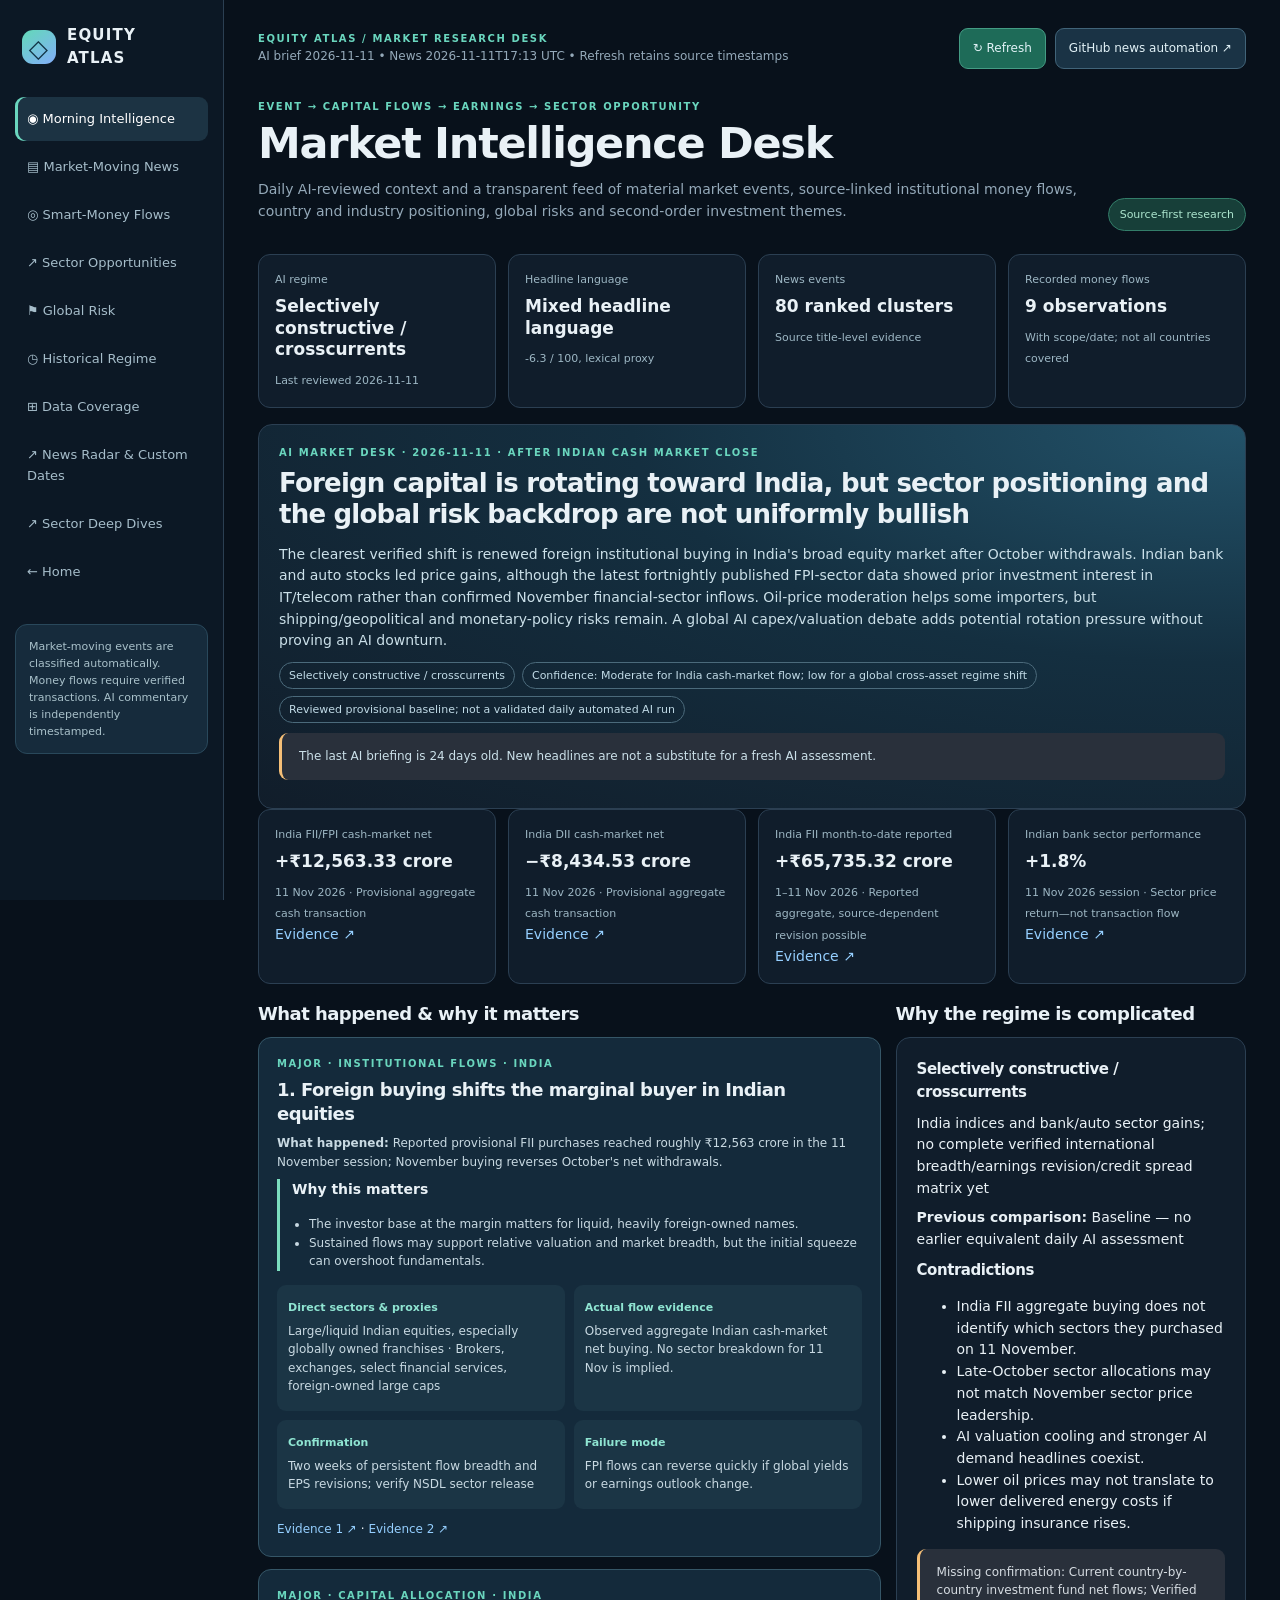
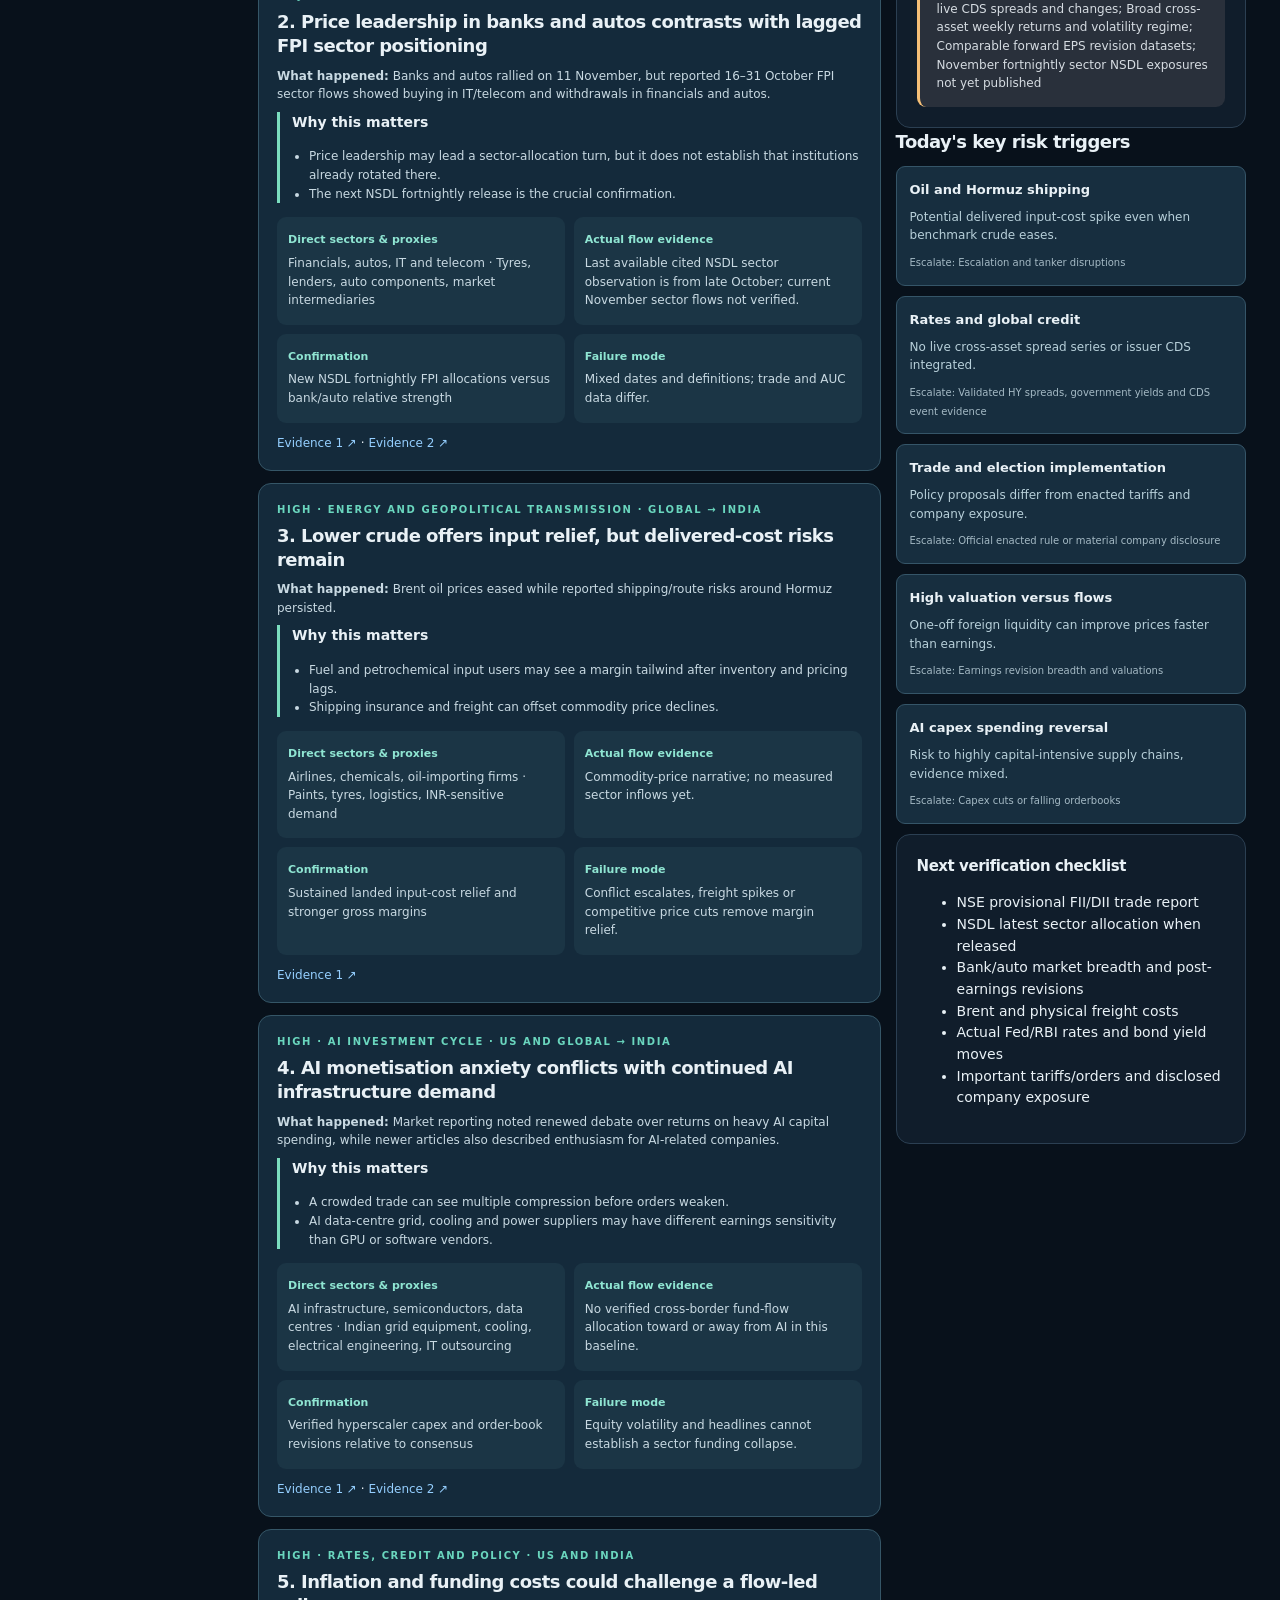
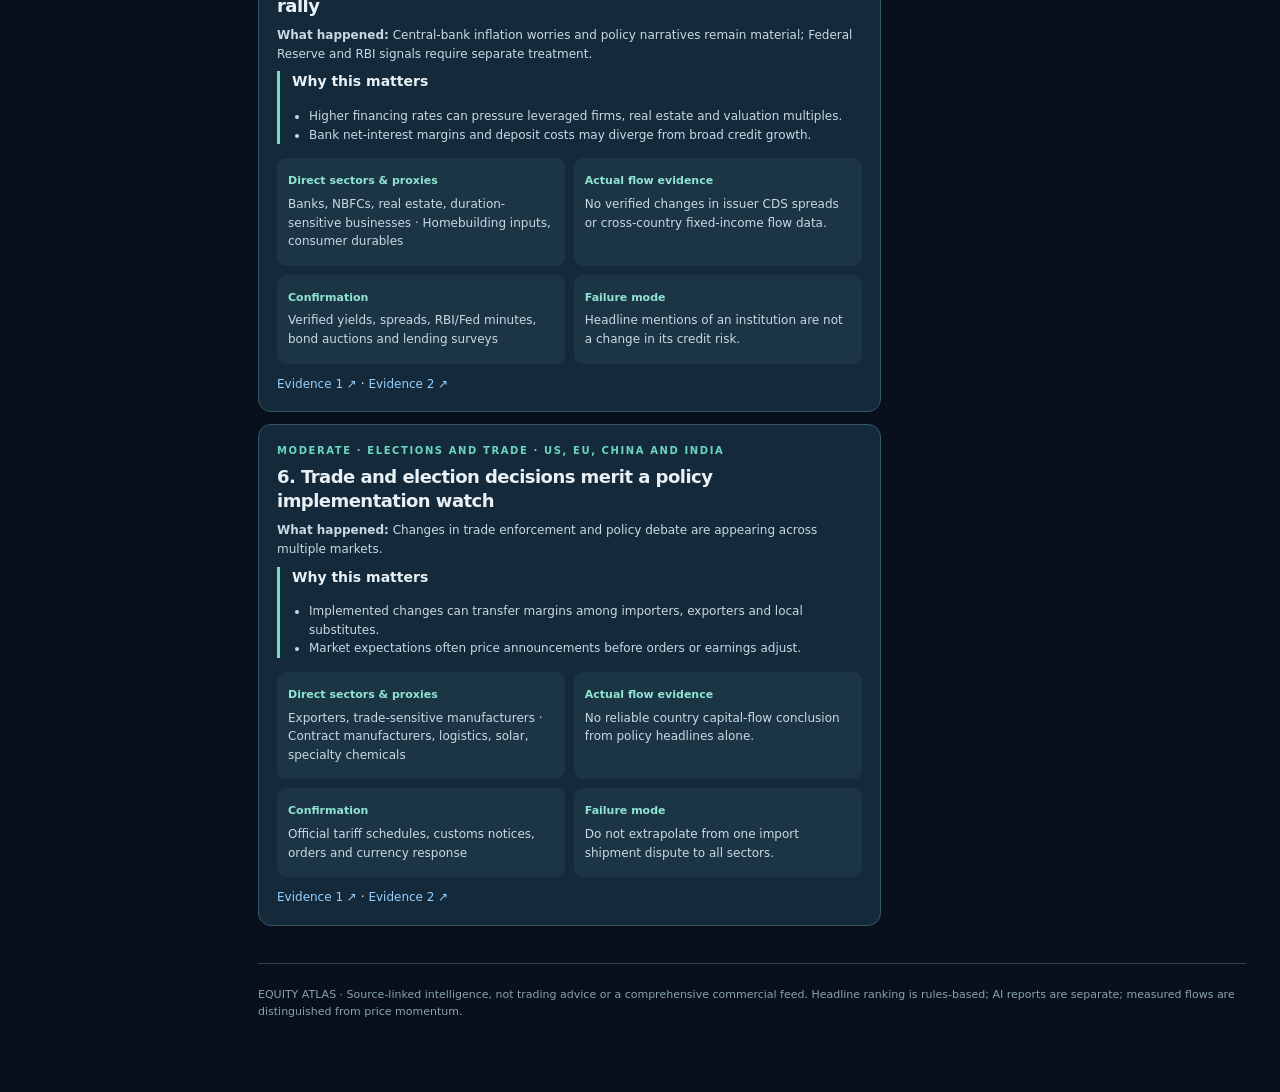
==== market-desk.html @ 42381c01 "Publish one-stop AI morning market intelligence terminal with prioritized news, smart money evidence" ====
<!doctype html><html lang="en"><head><meta charset="utf-8"><meta name="viewport" content="width=device-width,initial-scale=1"><meta name="theme-color" content="#08111b"><title>Market Intelligence Desk — Equity Atlas</title><style>
:root{--bg:#08111b;--surface:#101d2b;--raised:#16283a;--edge:#2b3f52;--txt:#e9f1f6;--muted:#94a9b9;--mint:#6ad6be;--blue:#88b6ef;--orange:#f5bf77;--red:#f18f8b}
*{box-sizing:border-box}body{margin:0;background:var(--bg);color:var(--txt);font:14px/1.55 Inter,-apple-system,BlinkMacSystemFont,"Segoe UI",system-ui,sans-serif}button,input,select{font:inherit}button{cursor:pointer}a{color:#95cfff;text-decoration:none}a:hover{text-decoration:underline}h1,h2,h3{letter-spacing:-.03em}h1{font-size:clamp(30px,4vw,43px);line-height:1.1;margin:6px 0 12px}h2{font-size:18px;margin:0 0 9px}h3{font-size:15px;margin:0 0 8px}p{margin:8px 0}.muted{color:var(--muted)}.small{font-size:12px}.eyebrow{font-size:10px;font-weight:800;letter-spacing:.16em;color:var(--mint);text-transform:uppercase}.app{display:grid;grid-template-columns:224px minmax(0,1fr);min-height:100vh}.side{padding:24px 15px;background:#0c1825;border-right:1px solid var(--edge);position:sticky;top:0;max-height:100vh;overflow:auto}.logo{display:flex;gap:11px;align-items:center;font-weight:800;font-size:15px;letter-spacing:.08em;padding:0 7px 26px}.symbol{display:grid;place-items:center;background:linear-gradient(145deg,#63d9b8,#83aefa);color:#123345;border-radius:11px;font-size:25px;width:34px;height:34px}.nav{display:grid;gap:4px}.nav button,.nav a{display:block;background:transparent;border:0;border-radius:9px;padding:12px;color:#a6bdca;text-align:left;width:100%;font-size:13px;text-decoration:none}.nav button.active,.nav button:hover,.nav a:hover{background:#1c3343;color:white}.nav button.active{box-shadow:inset 3px 0 var(--mint)}.side-note{margin-top:30px;background:#162b3c;border:1px solid #29485b;color:#a9c1ca;border-radius:12px;padding:13px;font-size:11px}.main{width:100%;max-width:1600px;margin:auto;padding:28px 34px 72px;min-width:0}.topbar{display:flex;justify-content:space-between;gap:16px;align-items:center;flex-wrap:wrap}.topbuttons{display:flex;align-items:center;gap:9px;flex-wrap:wrap}.btn,.linkbtn{border-radius:9px;border:1px solid #416479;background:#1a3345;color:#e2f2f7;padding:10px 13px;font-size:12px;text-decoration:none;display:inline-flex;align-items:center;justify-content:center;gap:5px}.btn:hover,.linkbtn:hover{background:#2b4858;text-decoration:none}.btn.primary{background:#1e6b58;border-color:#449c84}.btn:disabled{opacity:.55;cursor:not-allowed}.status{color:var(--muted);font-size:12px}.stat-dot{display:inline-block;background:var(--orange);border-radius:50%;width:8px;height:8px;margin-right:7px}.stat-dot.good{background:var(--mint)}.intro{display:flex;justify-content:space-between;gap:24px;align-items:flex-end;flex-wrap:wrap;margin:30px 0 23px}.intro p{color:var(--muted);max-width:820px}.count-pill{display:inline-block;border-radius:100px;background:#173f39;border:1px solid #337d69;padding:7px 11px;font-size:11px;color:#ace5ce}.filters{display:flex;gap:9px;flex-wrap:wrap;align-items:end;background:var(--surface);border:1px solid var(--edge);border-radius:13px;padding:14px 18px;margin-bottom:16px}.filters label{font-size:11px;color:#abc0cb;display:grid;gap:4px}.filters input,.filters select{background:#152c3b;color:var(--txt);border:1px solid #406176;border-radius:8px;padding:9px 10px;min-width:125px;color-scheme:dark}.filters .presets{display:flex;gap:6px;flex-wrap:wrap}.filters button.preset{border:1px solid #3c5b70;background:#1d3445;color:#cfe3e9;padding:10px 13px;border-radius:8px}.filters button.preset.active{background:#246952;color:white;border-color:#419f82}.panel{border:1px solid var(--edge);border-radius:14px;background:var(--surface);padding:20px;min-width:0}.hero{background:radial-gradient(circle at 84% 15%,#1d4b56,#132c3a 30%,#101e2a 72%);border:1px solid #355667;border-radius:16px;padding:24px;display:grid;grid-template-columns:minmax(0,1.45fr) minmax(220px,.75fr);gap:22px;margin-bottom:16px}.hero h2{font-size:26px;line-height:1.2;margin:5px 0}.hero p{font-size:14px;color:#c9dce5}.regimeBox{background:#1b3543;padding:17px;border:1px solid #4a6876;border-radius:13px}.regimeBox strong{display:block;font-size:21px;line-height:1.25;margin:9px 0}.regimeBox small{color:#adc3cb}.stats{display:grid;grid-template-columns:repeat(4,minmax(0,1fr));gap:12px;margin-bottom:16px}.stat{background:var(--surface);border:1px solid var(--edge);border-radius:12px;padding:16px}.stat strong{font-size:23px;display:block}.stat span{font-size:11px;color:var(--muted)}.tab{display:none}.tab.active{display:block}.contenthead{display:flex;align-items:center;justify-content:space-between;gap:12px;flex-wrap:wrap;margin:18px 0 13px}.grid2{display:grid;grid-template-columns:1fr 1fr;gap:13px}.grid3{display:grid;grid-template-columns:repeat(3,minmax(0,1fr));gap:13px}.tag{display:inline-flex;align-items:center;border:1px solid #496071;border-radius:100px;color:#c9dae2;padding:5px 9px;font-size:11px}.tag.risk{border-color:#8b5856;color:#ffd2c5}.tag.tail{border-color:#367963;color:#9be6c8}.tag.cool{border-color:#77634e;color:#f5c990}.theme{padding:18px;border:1px solid #324d5f;border-radius:13px;background:#162839}.theme h3{font-size:18px;margin:7px 0}.theme .actions{display:flex;gap:7px;flex-wrap:wrap}.theme small{color:var(--muted)}.theme p{font-size:12px;color:#c4d6df}.theme .pillrow{display:flex;gap:7px;align-items:center;flex-wrap:wrap;margin:12px 0}.line{border:0;border-top:1px solid var(--edge);margin:14px 0}.impacts{display:grid;grid-template-columns:1fr 1fr;gap:10px;margin:14px 0}.impact{background:#183447;border-radius:10px;padding:12px;font-size:12px}.impact.down{background:#342d35}.impact b{display:block;font-size:10px;letter-spacing:.08em;color:var(--mint);margin-bottom:6px}.impact.down b{color:var(--orange)}.move{font-weight:800}.move.up{color:var(--mint)}.move.down{color:var(--orange)}.move.unknown{color:var(--muted)}.tiny{font-size:11px}.event{padding:15px;border:1px solid var(--edge);border-radius:11px;background:#172838;display:grid;gap:4px}.event strong{font-size:14px}.event .byline{font-size:11px;color:#a5bdca}.event .reason{font-size:12px;color:#c3d3de}.event a{word-break:break-word}.list{display:grid;gap:9px}.riskrow{padding:16px 17px;border:1px solid #3a5364;border-radius:12px;background:#182b3b}.riskrow .riskhead{display:flex;align-items:center;justify-content:space-between;gap:12px;flex-wrap:wrap}.riskrow h3{font-size:16px;margin:0}.riskrow p{color:#bdcdd8;font-size:12px}.riskrow b{color:#d8e6eb}.riskcols{display:grid;grid-template-columns:1fr 1fr;gap:8px}.mono{font-family:ui-monospace,SFMono-Regular,Consolas,monospace}.notice{border-left:3px solid var(--orange);background:#29303b;padding:14px 17px;border-radius:9px;color:#d6dce2;font-size:12px}.selectrow{display:flex;gap:10px;flex-wrap:wrap;align-items:center}.selectrow select{background:#192c3c;border:1px solid #425d70;color:var(--txt);border-radius:8px;padding:9px 12px}table{width:100%;border-collapse:collapse;font-size:12px}th,td{border-bottom:1px solid var(--edge);text-align:left;padding:12px 10px;vertical-align:top}th{font-size:10px;color:var(--muted);letter-spacing:.07em;text-transform:uppercase}tr:last-child td{border:0}.scroller{overflow:auto}.source{color:#9ecfff}.footer{font-size:11px;color:#88a2b0;border-top:1px solid var(--edge);padding-top:22px;margin-top:25px}.subnote{font-size:11px;color:var(--muted)}.barwrap{background:#243f4e;height:7px;width:100%;border-radius:6px;overflow:hidden}.bar{height:7px;background:#6bd6bb;border-radius:6px}.search{border:1px solid #4c6374;border-radius:9px;background:#142839;color:white;padding:10px 13px;min-width:230px}.sectors{text-transform:capitalize}.track{display:flex;gap:8px;flex-wrap:wrap;margin-top:11px}.track a{background:#1d3d4f;border-radius:8px;border:1px solid #3e7184;font-size:11px;padding:8px 11px;text-decoration:none}.compare-card{padding:18px;border:1px solid #355466;border-radius:13px;background:#162b3b}.compare-card h3{font-size:17px}.faint{opacity:.7}
@media(max-width:1050px){.app{grid-template-columns:1fr}.side{z-index:5;position:sticky;top:0;max-height:none;display:flex;gap:12px;align-items:center;padding:10px 13px;white-space:nowrap;overflow:auto}.logo{font-size:0;padding:0}.symbol{width:34px;height:34px}.nav{display:flex;margin:0;gap:5px}.nav button,.nav a{width:auto;padding:10px 12px;white-space:nowrap}.side-note{display:none}.main{padding:22px 16px 60px}}@media(max-width:720px){.hero,.grid2{grid-template-columns:1fr}.stats,.grid3{grid-template-columns:1fr 1fr}.filters{align-items:stretch}}@media(max-width:460px){.stats,.grid3,.impacts,.riskcols{grid-template-columns:1fr}.filters label,.filters input{width:100%}.panel,.hero{padding:15px}}

.climate-row{display:grid;grid-template-columns:minmax(210px,.75fr) minmax(0,1.45fr);gap:18px}.climate-score{font-size:36px;line-height:1.15;font-weight:850;letter-spacing:-.05em;margin:7px 0}.climate-dial{height:12px;background:linear-gradient(90deg,#d98e87 0%,#8c9ca8 50%,#5dd8b0 100%);border-radius:100px;position:relative;margin:16px 0 11px}.climate-pin{position:absolute;top:-5px;height:22px;width:5px;border-radius:3px;background:white;box-shadow:0 1px 8px #000;transform:translateX(-50%)}.climate-categories{display:grid;grid-template-columns:repeat(3,minmax(0,1fr));gap:9px}.climate-categories div{border:1px solid var(--edge);border-radius:9px;padding:10px;background:#1a2d3c}.climate-categories b{display:block;font-size:18px}.climate-topic{border-bottom:1px solid var(--edge);padding:10px 0}.climate-topic:last-child{border-bottom:0}.climate-topic-head{display:flex;justify-content:space-between;gap:8px}.climate-topic small{color:var(--muted);display:block;margin-top:4px}.ai-meta{font-size:11px;color:var(--muted)}.ai-rating{font-size:22px;font-weight:800;letter-spacing:-.03em;margin:6px 0}.ai-sector{border:1px solid #3a5567;border-radius:11px;padding:14px;background:#182f3e}.ai-sector h3{font-size:16px}.ai-sector p{font-size:12px;color:#cbdee6}.ai-weakness{color:#f4c39e}.ai-caution{padding:13px;border:1px solid #7f654c;background:#2d2c34;border-radius:10px;color:#dfcbb4;font-size:12px}.pulse-history{display:flex;gap:10px;flex-wrap:wrap}.pulse-history span{background:#172c3b;padding:7px 11px;border:1px solid #365364;border-radius:8px;font-size:11px}@media(max-width:750px){.climate-row{grid-template-columns:1fr}}


.main{max-width:1600px}.wide-lead{background:radial-gradient(ellipse at right top,#23536a,#142f40 44%,#111d2a)}.wide-lead h2{font-size:26px;line-height:1.2;margin:8px 0 13px}.wide-lead p{color:#cbe0e9}.desk-two{display:grid;grid-template-columns:minmax(0,1.35fr) minmax(300px,.76fr);gap:15px}.article-detail{background:#142a3b;border:1px solid #355667;padding:18px;border-radius:13px;margin-bottom:12px}.article-detail h3{font-size:18px;line-height:1.35;margin:6px 0}.article-detail p,.article-detail li{font-size:12px;color:#c8d9e2}.article-detail small{color:#95b3c0}.why{border-left:3px solid #7bddbf;padding-left:12px}.why ul{padding-left:17px}.twobox{display:grid;grid-template-columns:1fr 1fr;gap:9px;margin:11px 0}.twobox>div{background:#1b3545;border-radius:9px;padding:11px}.twobox b{color:#8fe5d2;font-size:11px}.twobox p{margin:4px 0}.chipline{display:flex;gap:7px;flex-wrap:wrap;margin:10px 0}.chipline span{border:1px solid #4b6a7b;border-radius:20px;color:#c1dbe7;padding:4px 9px;font-size:11px}.mini-event{padding:13px;background:#172e3f;border:1px solid #355568;border-radius:9px;margin:10px 0;font-size:12px}.mini-event b{display:block;font-size:13px}.mini-event p{color:#b8d0da}.mini-event small{color:#a5bac5}.money{font-size:25px;font-weight:850;letter-spacing:-.03em;color:#7bd9bf;margin:9px 0}.flow-card{margin:0}.flow-card small{display:block;margin:7px 0;color:#aac2ca}.flow-card p{font-size:12px}.riskline{color:#efbeab}.filterbar{display:flex;gap:9px;flex-wrap:wrap;align-items:center}.filterbar input,.filterbar select{border:1px solid #4a687a;border-radius:8px;background:#142d3e;color:#e4f0f2;padding:10px 12px}.filterbar input{min-width:200px;flex:1}.filterbar select{min-width:100px}.desk-tab{display:none}.desk-tab.active{display:block}.cardgrid{display:grid;grid-template-columns:repeat(2,minmax(0,1fr));gap:12px}.twoblocks{display:grid;grid-template-columns:1fr 1fr;gap:15px}.toplinks{display:flex;gap:9px;flex-wrap:wrap}.stat small{display:block;font-size:11px;color:#9db7c4}.stat strong{font-size:17px;line-height:1.28;margin:8px 0;display:block}.stat span{color:#9db7c4;font-size:11px}.stats{grid-template-columns:repeat(4,minmax(0,1fr))}@media(max-width:1090px){.desk-two{grid-template-columns:1fr}}@media(max-width:730px){.stats{grid-template-columns:1fr 1fr}.cardgrid,.twoblocks{grid-template-columns:1fr}}@media(max-width:470px){.twobox{grid-template-columns:1fr}.stats{grid-template-columns:1fr}.article-detail{padding:14px}}
</style></head><body>
<div class="app"><aside class="side"><div class="logo"><span class="symbol">◇</span> EQUITY ATLAS</div><nav class="nav" id="deskNav"><button data-view="morning" class="active">◉ Morning Intelligence</button><button data-view="news">▤ Market-Moving News</button><button data-view="flows">◎ Smart-Money Flows</button><button data-view="sectors">↗ Sector Opportunities</button><button data-view="risks">⚑ Global Risk</button><button data-view="archive">◷ Historical Regime</button><button data-view="sources">⊞ Data Coverage</button><a href="./news-radar.html">↗ News Radar & Custom Dates</a><a href="./sector-intelligence.html">↗ Sector Deep Dives</a><a href="./index.html">← Home</a></nav><div class="side-note">Market-moving events are classified automatically. Money flows require verified transactions. AI commentary is independently timestamped.</div></aside>
<main class="main"><div class="topbar"><div><div class="eyebrow">EQUITY ATLAS / MARKET RESEARCH DESK</div><div class="status" id="dataLine">Loading evidence and reports…</div></div><div class="topbuttons"><button class="btn primary" id="refresh">↻ Refresh</button><a class="linkbtn" href="https://github.com/ashu2526/equity-atlas/actions/workflows/news-radar.yml" target="_blank" rel="noopener">GitHub news automation ↗</a></div></div>
<div class="intro"><div><div class="eyebrow">EVENT → CAPITAL FLOWS → EARNINGS → SECTOR OPPORTUNITY</div><h1>Market Intelligence Desk</h1><p>Daily AI-reviewed context and a transparent feed of material market events, source-linked institutional money flows, country and industry positioning, global risks and second-order investment themes.</p></div><span class="count-pill">Source-first research</span></div>
<div id="stats" class="stats"></div>
<section class="desk-tab active" id="morning"><div id="morningData"><div class="notice">Loading morning AI brief…</div></div></section>
<section class="desk-tab" id="news"><div class="contenthead"><h2>Ranked market-moving event feed</h2><span class="tag" id="count"></span></div><div class="notice">Automated source-linked headline triage: importance is a recency/materiality heuristic, not an independently verified news report or trading signal.</div><div class="filterbar" style="margin:15px 0"><input type="search" id="newsQuery" placeholder="Search event, company, country, sector…"><select id="impact"><option value="">All importance</option><option value="Major">Major</option><option value="High">High</option><option value="Medium">Medium</option><option value="Context">Context</option></select><select id="theme"><option value="">All themes</option></select><select id="days"><option value="1">24 hours</option><option value="3">3 days</option><option value="7" selected>7 days</option><option value="14">14 days</option></select></div><div id="events" class="cardgrid"></div></section>
<section class="desk-tab" id="flows"><div class="contenthead"><h2>Where is institutional capital actually moving?</h2><span class="tag">Date, source, geography and measurement type</span></div><div class="notice">FII/DII cash transactions, FPI sector allocations, country fund flows, CFTC futures positioning and market returns are not equivalent. Missing licensed or official data is labelled unavailable.</div><div class="filterbar" style="margin:15px 0"><select id="country"><option value="">All geographies</option></select><select id="flowType"><option value="">All types</option><option value="foreign_institutional">Foreign institutions</option><option value="domestic_institutional">Domestic institutions</option><option value="foreign_sector">Sector FPI allocations</option><option value="price_confirmation">Price moves, not flows</option></select></div><div class="grid3" id="flowList"></div><div class="panel" style="margin-top:15px"><h2>Country, industry and positioning sources</h2><div class="grid2" id="providers"></div></div><div class="panel" style="margin-top:15px"><h2>Flow interpretation guardrails</h2><div id="flowDisclaimers"></div></div></section>
<section class="desk-tab" id="sectors"><div class="contenthead"><h2>AI sector and proxy watchlist</h2><a href="./sector-intelligence.html" class="linkbtn">Deep sector comparison ↗</a></div><h2>Investment areas to investigate</h2><div class="cardgrid" id="priorities"></div><h2 style="margin-top:20px">Crowded or cooling themes</h2><div class="grid2" id="cooling"></div><h2 style="margin-top:20px">Research hypotheses and second-order exposures</h2><div class="cardgrid" id="transmission"></div></section>
<section class="desk-tab" id="risks"><div class="notice" style="margin-bottom:14px">Company/sovereign CDS news is monitored; live issuer CDS spreads are not licensed into the site. Do not infer spreads from headline frequency.</div><h2>AI-reviewed risk triggers</h2><div class="cardgrid" id="risksTop"></div><h2 style="margin-top:18px">Risk entity and country watch</h2><div id="riskDetails" class="grid2"></div></section>
<section class="desk-tab" id="archive"><h2>Previous AI morning reports and regime changes</h2><div id="oldReports"></div><h2>Deep fortnightly reviews</h2><div id="deepReviews"></div><h2>Automatic headline-climate history</h2><div id="headlineHistory"></div></section>
<section class="desk-tab" id="sources"><h2>Coverage and source integrity</h2><div id="sourceStatus"></div><div id="sourcesList" class="grid2"></div><div class="notice" style="margin-top:15px">The website is automatically refreshed from GitHub public JSON after the daily scheduled data run. AI interpretation is independently generated by a scheduled ChatGPT research task; if it misses a day, the most recent report remains visible with its original date. Data gaps do not imply zero risk.</div></section>
<div class="footer">EQUITY ATLAS · Source-linked intelligence, not trading advice or a comprehensive commercial feed. Headline ranking is rules-based; AI reports are separate; measured flows are distinguished from price momentum.</div></main></div><script>(function deskApp(){
"use strict";
const $=s=>document.querySelector(s),$$=s=>Array.from(document.querySelectorAll(s));
const esc=s=>String(s??"").replace(/[&<>"']/g,c=>({"&":"&amp;","<":"&lt;",">":"&gt;",'"':"&quot;","'":"&#39;"}[c]));
const src=(u,t="Source")=>/^https:\/\/[a-z0-9.-]+\//i.test(String(u||""))?`<a href="${esc(u)}" target="_blank" rel="noopener noreferrer">${esc(t)} ↗</a>`:"Unlinked";
const links=(arr)=>Array.isArray(arr)?arr.slice(0,3).map((u,i)=>src(typeof u==="string"?u:u.url,"Evidence "+(i+1))).join(" · "):"";
let db={},active="morning";
const get=k=>db[k]||{};
const reports=()=>[...(get("daily-briefings.json").briefs||[])].sort((a,b)=>String(b.asOf).localeCompare(String(a.asOf)));
const first=()=>reports()[0]||null;
function nav(view){if(!$("#"+view))return;active=view;$$(".desk-tab").forEach(x=>x.classList.toggle("active",x.id===view));$$("#deskNav button").forEach(x=>x.classList.toggle("active",x.dataset.view===view));history.replaceState(null,"","#"+view);window.scrollTo(0,0)}
function header(){
const b=first(),pulse=get("market-pulse.json"),archive=get("articles.json"),flow=get("flows.json"),news=get("ranked-feed.json");
$("#dataLine").textContent="AI brief "+(b?.asOf||"unpublished")+" • News "+(archive.updatedAt?.slice(0,16)||"unknown")+" UTC • Refresh retains source timestamps";
$("#stats").innerHTML=[
["AI regime",b?.regime?.label||"Unrated","Last reviewed "+(b?.asOf||"—")],
["Headline language",pulse.overall?.label||"Not computed",(pulse.overall?.languageIndex??"—")+" / 100, lexical proxy"],
["News events",String(news.cards?.length??0)+" ranked clusters","Source title-level evidence"],
["Recorded money flows",String(flow.observations?.length??0)+" observations","With scope/date; not all countries covered"]
].map(a=>`<div class="stat"><small>${esc(a[0])}</small><strong>${esc(a[1])}</strong><span>${esc(a[2])}</span></div>`).join("");
}
function morning(){
const b=first();
if(!b){$("#morningData").innerHTML='<div class="notice">No published AI morning briefing. News ingestion is separate and still available.</div>';return}
const age=Math.floor((Date.now()-new Date(b.asOf+"T12:00:00Z"))/86400000);
$("#morningData").innerHTML=`
<div class="panel wide-lead"><div class="eyebrow">AI MARKET DESK · ${esc(b.asOf)} · ${esc(b.marketSession||"")}</div><h2>${esc(b.headline)}</h2><p>${esc(b.executiveSummary)}</p><div class="chipline"><span>${esc(b.regime?.label)}</span><span>Confidence: ${esc(b.regime?.confidence)}</span><span>${esc(b.publicationStatus)}</span></div>${age>1?`<p class="notice">The last AI briefing is ${age} days old. New headlines are not a substitute for a fresh AI assessment.</p>`:""}</div>
<div class="stats" id="briefStats">${(b.keyNumbers||[]).slice(0,4).map(k=>`<div class="stat"><small>${esc(k.name)}</small><strong>${esc(k.value)}</strong><span>${esc(k.period)} · ${esc(k.dataClass)}</span><div>${src(k.source,"Evidence")}</div></div>`).join("")}</div>
<div class="desk-two"><div><h2>What happened & why it matters</h2>${(b.stories||[]).slice().sort((x,y)=>x.rank-y.rank).map(s=>`<article class="article-detail"><div class="eyebrow">${esc(s.importance)} · ${esc(s.theme)} · ${esc(s.geography)}</div><h3>${esc(s.rank)}. ${esc(s.title)}</h3><p><b>What happened:</b> ${esc(s.whatHappened)}</p><div class="why"><b>Why this matters</b><ul>${(s.whyItMatters||[]).map(x=>`<li>${esc(x)}</li>`).join("")}</ul></div><div class="twobox"><div><b>Direct sectors & proxies</b><p>${esc(s.direct)} · ${esc(s.proxies)}</p></div><div><b>Actual flow evidence</b><p>${esc(s.smartMoney)}</p></div><div><b>Confirmation</b><p>${esc(s.whatCouldChange)}</p></div><div><b>Failure mode</b><p>${esc(s.caution)}</p></div></div><div class="small">${links(s.sources)}</div></article>`).join("")}</div>
<div><h2>Why the regime is complicated</h2><div class="panel"><h3>${esc(b.regime?.label)}</h3><p>${esc(b.regime?.marketConfirmation)}</p><p><b>Previous comparison:</b> ${esc(b.regime?.change)}</p><h3>Contradictions</h3><ul>${(b.regime?.contradictions||[]).map(x=>`<li>${esc(x)}</li>`).join("")}</ul><div class="notice">Missing confirmation: ${esc((b.regime?.missingSignals||[]).join("; "))}</div></div><h2>Today's key risk triggers</h2>${(b.risks||[]).map(r=>`<div class="mini-event"><b>${esc(r.name)}</b><p>${esc(r.why)}</p><small>Escalate: ${esc(r.trigger)}</small></div>`).join("")}<div class="panel"><h3>Next verification checklist</h3><ul>${(b.tomorrowChecklist||[]).map(x=>`<li>${esc(x)}</li>`).join("")}</ul></div></div></div>`;
}
function news(){
const feed=get("ranked-feed.json"),raw=feed.cards||[];
const q=($("#newsQuery").value||"").toLowerCase(),p=$("#impact").value,t=$("#theme").value,days=Number($("#days").value);
const cutoff=new Date(new Date(feed.generatedAt||Date.now()).getTime()-days*86400000);
const shown=raw.filter(r=>(!q||(r.headline+" "+r.topics.join(" ")+" "+r.geographies.join(" ")+" "+r.directSectors).toLowerCase().includes(q))&&(!p||r.priority.startsWith(p))&&(!t||r.topics.includes(t))&&new Date(r.published)>=cutoff);
$("#count").textContent=shown.length+" event clusters";
$("#events").innerHTML=shown.map(r=>`<article class="article-detail"><div class="chipline"><span>${esc(r.priority)}</span><span>${esc(r.published?.slice(0,16))} UTC</span><span>${esc(r.independentDomains)} publishers</span></div><h3>${esc(r.headline)}</h3><div class="twobox"><div><b>Why this could matter</b><p>${esc(r.whyItMatters)}</p></div><div><b>Market transmission</b><p>${esc(r.transmissionChannel)}</p></div><div><b>Direct / proxy sectors</b><p>${esc(r.directSectors)} / ${esc(r.proxySectors)}</p></div><div><b>Watch or invalidate</b><p>${esc(r.watchNext)}; ${esc(r.thesisInvalidation)}</p></div></div><div>${links(r.sources)}</div><small>Rule-ranked title-level discovery; not an AI-reviewed fact or money-flow reading.</small></article>`).join("")||'<div class="notice">No headlines match this filter. The publisher feeds are not comprehensive.</div>';
}
function flows(){
const data=get("flows.json"),where=$("#country").value,kind=$("#flowType").value;
const list=(data.observations||[]).filter(x=>(!where||x.geography===where)&&(!kind||x.category===kind));
const value=f=>f.value===null?"Not quantified":f.unit==="%"?(f.value>0?"+":"")+f.value+"%":(f.value>=0?"+":"−")+"₹"+Math.abs(f.value).toLocaleString("en-IN")+" Cr";
$("#flowList").innerHTML=list.map(f=>`<div class="panel flow-card"><div class="eyebrow">${esc(f.geography)} · ${esc(f.frequency)}</div><h3>${esc(f.segment)}</h3><div class="money">${esc(value(f))}</div><small>${esc(f.periodStart)} → ${esc(f.periodEnd)} · ${esc(f.dataTier)}</small><p>${esc(f.interpretation)}</p><div>${src(f.sourceUrl,"Reported source")} · ${src(f.primarySourceUrl,"Official register")}</div></div>`).join("")||'<div class="notice">No verified observations. Unknown is not zero.</div>';
$("#providers").innerHTML=(data.monitors||[]).map(m=>`<div class="mini-event"><b>${esc(m.geography)} · ${esc(m.title)}</b><p>${esc(m.type)} · ${esc(m.frequency)}</p><p>${esc(m.status)}</p>${src(m.sourceUrl,"Provider")}</div>`).join("");
$("#flowDisclaimers").innerHTML=(data.guardrails||[]).map(x=>`<div class="mini-event">${esc(x)}</div>`).join("");
}
function sectors(){
const b=first(),ed=get("editorial.json");
$("#priorities").innerHTML=(b?.watchNow||[]).map(x=>`<div class="panel"><div class="eyebrow">${esc(x.signal)} · ${esc(x.confidence)}</div><h3>${esc(x.sector)}</h3><p>${esc(x.why)}</p><p><b>Proxies:</b> ${esc((x.proxies||[]).join(", "))}</p><p><b>Confirm:</b> ${esc(x.confirmation)}</p><p class="riskline"><b>Risk:</b> ${esc(x.risk)}</p></div>`).join("");
$("#cooling").innerHTML=(b?.cooling||[]).map(x=>`<div class="mini-event"><b>${esc(x.theme)}</b><p>${esc(x.reason)}</p><small>What would disconfirm: ${esc(x.disconfirm)}</small></div>`).join("");
$("#transmission").innerHTML=(ed.watchCandidates||[]).map(x=>`<div class="panel"><div class="eyebrow">${esc(x.Bucket)} · ${esc(x["As Of"])}</div><h3>${esc(x["Sector / Theme"])}</h3><p>${esc(x["Investment Thesis To Watch"])}</p><p><b>Direct:</b> ${esc(x["Direct Exposure"])}<br><b>Proxy:</b> ${esc(x["Proxy / Second Order"])}</p><p><b>Confirm:</b> ${esc(x["Confirmation Needed"])}</p>${src(x["Evidence URL"],"Evidence")}</div>`).join("");
}
function risks(){
const ed=get("editorial.json"),b=first();
$("#risksTop").innerHTML=(b?.risks||[]).map(x=>`<div class="panel"><div class="eyebrow">${esc(x.status)}</div><h3>${esc(x.name)}</h3><p>${esc(x.why)}</p><b>Escalation:</b> ${esc(x.trigger)}</div>`).join("");
$("#riskDetails").innerHTML=(ed.riskWatch||[]).map(x=>`<div class="mini-event"><b>${esc(x.Category)}</b><p>${esc(x["Entities / Regions"])} · ${esc(x["Risk to Watch"])}</p><p><b>Transmission:</b> ${esc(x["Transmission to India"])}</p><small>${esc(x["Data Status"])}</small><div>${src(x["Reliable Source"],"Source")}</div></div>`).join("");
}
function archive(){
$("#oldReports").innerHTML=reports().map(x=>`<div class="mini-event"><div class="eyebrow">${esc(x.asOf)} · ${esc(x.reviewType)}</div><b>${esc(x.headline)}</b><p>${esc(x.regime?.label)} · ${esc(x.publicationStatus)}</p><p>${esc((x.whatChanged||[]).slice(0,3).map(t=>t.signal+": "+t.direction).join(" | "))}</p></div>`).join("");
$("#deepReviews").innerHTML=(get("ai-reviews.json").reviews||[]).map(x=>`<div class="mini-event"><b>${esc(x.asOf)} · ${esc(x.headline)}</b><p>${esc(x.status)}</p></div>`).join("");
$("#headlineHistory").innerHTML=(get("pulse-history.json").snapshots||[]).slice(0,30).map(x=>`<div class="mini-event">${esc(x.generatedAt?.slice(0,10))} · ${esc(x.overall?.items)} headlines · ${esc(x.overall?.label)} · ${esc(x.overall?.languageIndex)}/100 title score</div>`).join("");
}
function sources(){
const flows=get("flows.json"),scans=get("scans.json"),feed=get("ranked-feed.json"),b=first();
$("#sourceStatus").innerHTML=`<div class="panel"><h3>Last successful AI assessment</h3><p>${esc(b?.asOf||"None")} · ${esc(b?.publicationStatus||"Not yet available")}</p><h3>Raw news ingestion</h3><p>${esc(scans.scans?.[0]?.queriesSucceeded||0)} of ${esc(scans.scans?.[0]?.queriesTotal||0)} feeds last scanned. ${esc(feed.cards?.length||0)} source-ranked event clusters retained.</p><h3>Capital-flow limitations</h3><p>${esc(flows.observations?.length||0)} dated observations are published; automated global fund-flow and individual CDS price feeds are not connected.</p></div>`;
$("#sourcesList").innerHTML=(flows.monitors||[]).map(m=>`<div class="mini-event"><b>${esc(m.geography)} · ${esc(m.title)}</b><p>${esc(m.status)}</p>${src(m.sourceUrl,"Official source")}</div>`).join("");
}
function setup(){
const feed=get("ranked-feed.json"),flow=get("flows.json");
$("#theme").innerHTML='<option value="">All themes</option>'+[...new Set((feed.cards||[]).flatMap(x=>x.topics||[]))].sort().map(x=>`<option value="${esc(x)}">${esc(x)}</option>`).join("");
$("#country").innerHTML='<option value="">All geographies</option>'+[...new Set((flow.observations||[]).map(x=>x.geography))].map(x=>`<option value="${esc(x)}">${esc(x)}</option>`).join("");
}
function render(){header();morning();news();flows();sectors();risks();archive();sources();}
async function load(){
$("#dataLine").textContent="Loading evidence and reports…";
const paths=["daily-briefings.json","ranked-feed.json","flows.json","market-pulse.json","editorial.json","articles.json","scans.json","ai-reviews.json","pulse-history.json"];
const outcomes=await Promise.allSettled(paths.map(async p=>{let r=await fetch("./data/news/"+p+"?v="+Date.now(),{cache:"no-store"});if(!r.ok)throw Error(p+" HTTP "+r.status);return r.json()}));
outcomes.forEach((x,i)=>{if(x.status==="fulfilled")db[paths[i]]=x.value;else console.warn("Data missing",paths[i],x.reason)});
setup();render();
}
$$("#deskNav button").forEach(b=>b.onclick=()=>nav(b.dataset.view));
["newsQuery","impact","theme","days"].forEach(id=>$("#"+id).addEventListener(id==="newsQuery"?"input":"change",news));
["country","flowType"].forEach(id=>$("#"+id).onchange=flows);
$("#refresh").onclick=load;
const start=location.hash.slice(1);if(start)nav(start);
load();
})();</script></body></html>
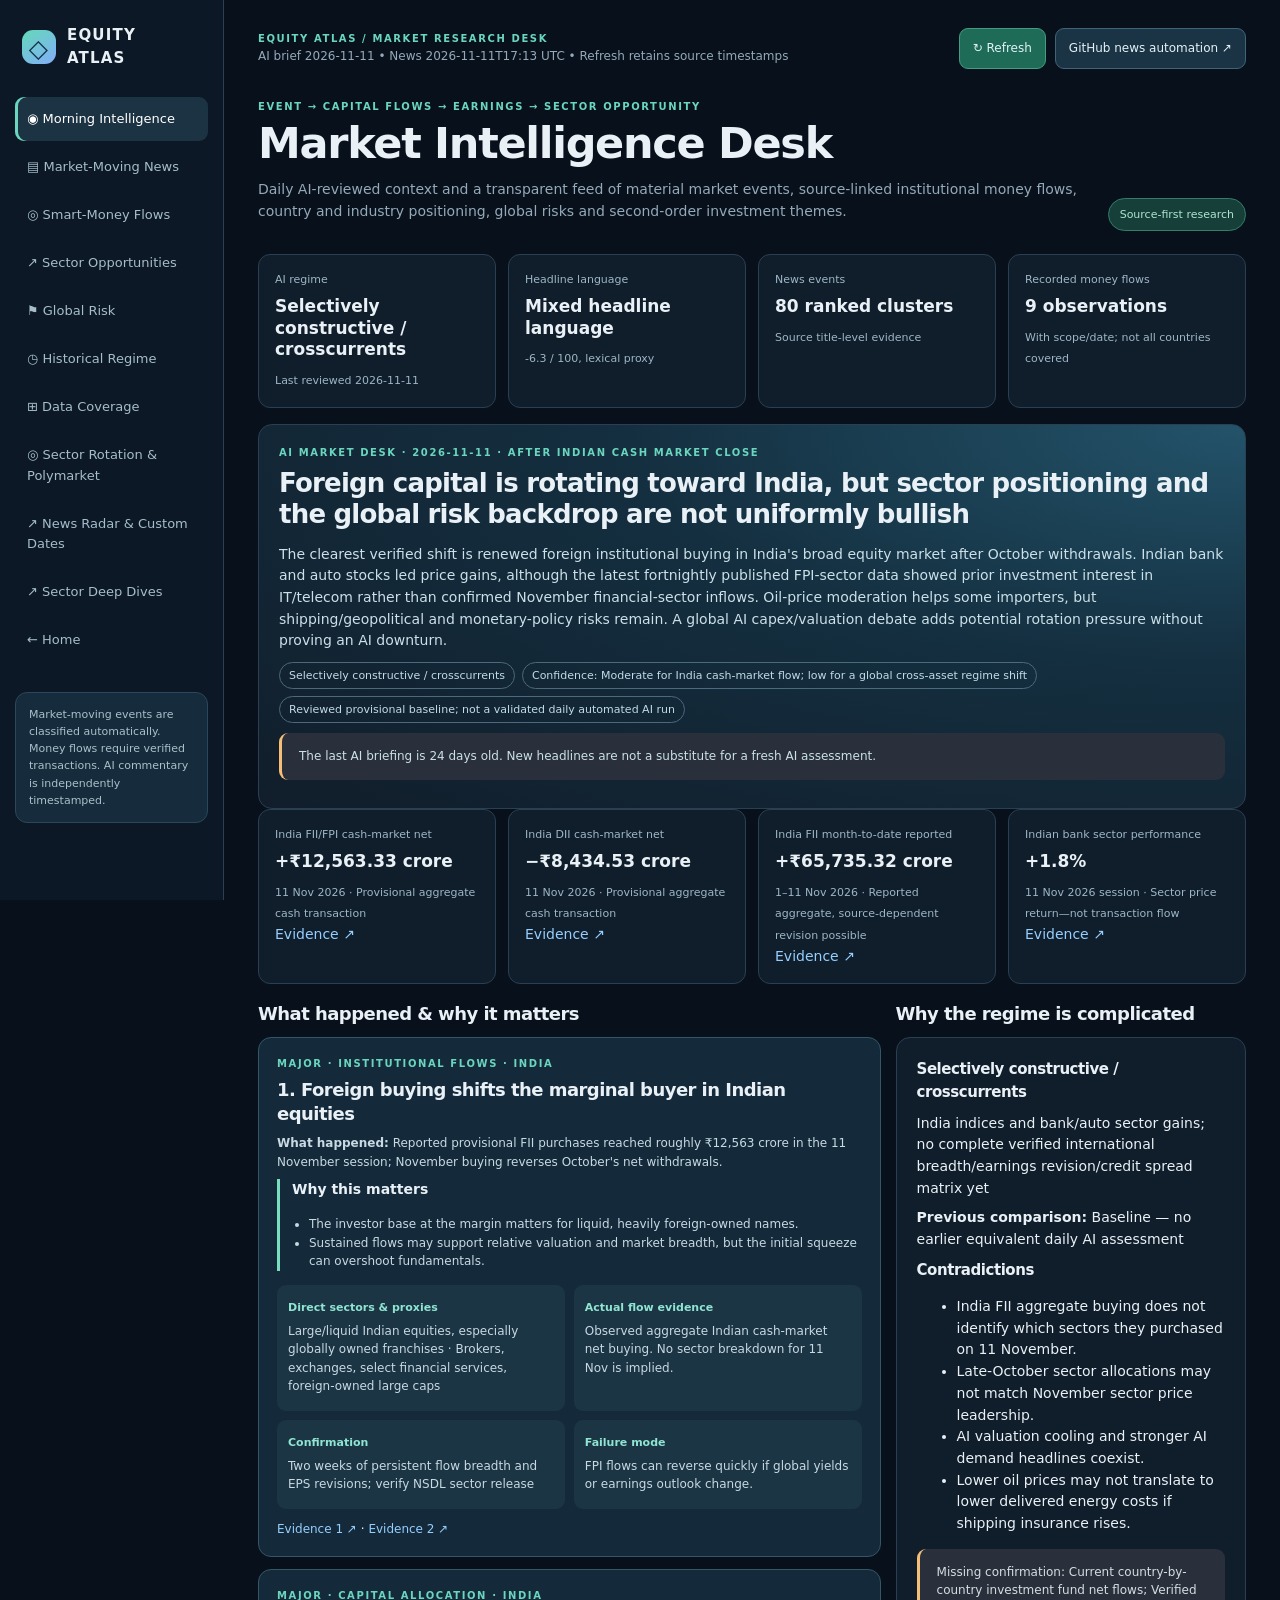
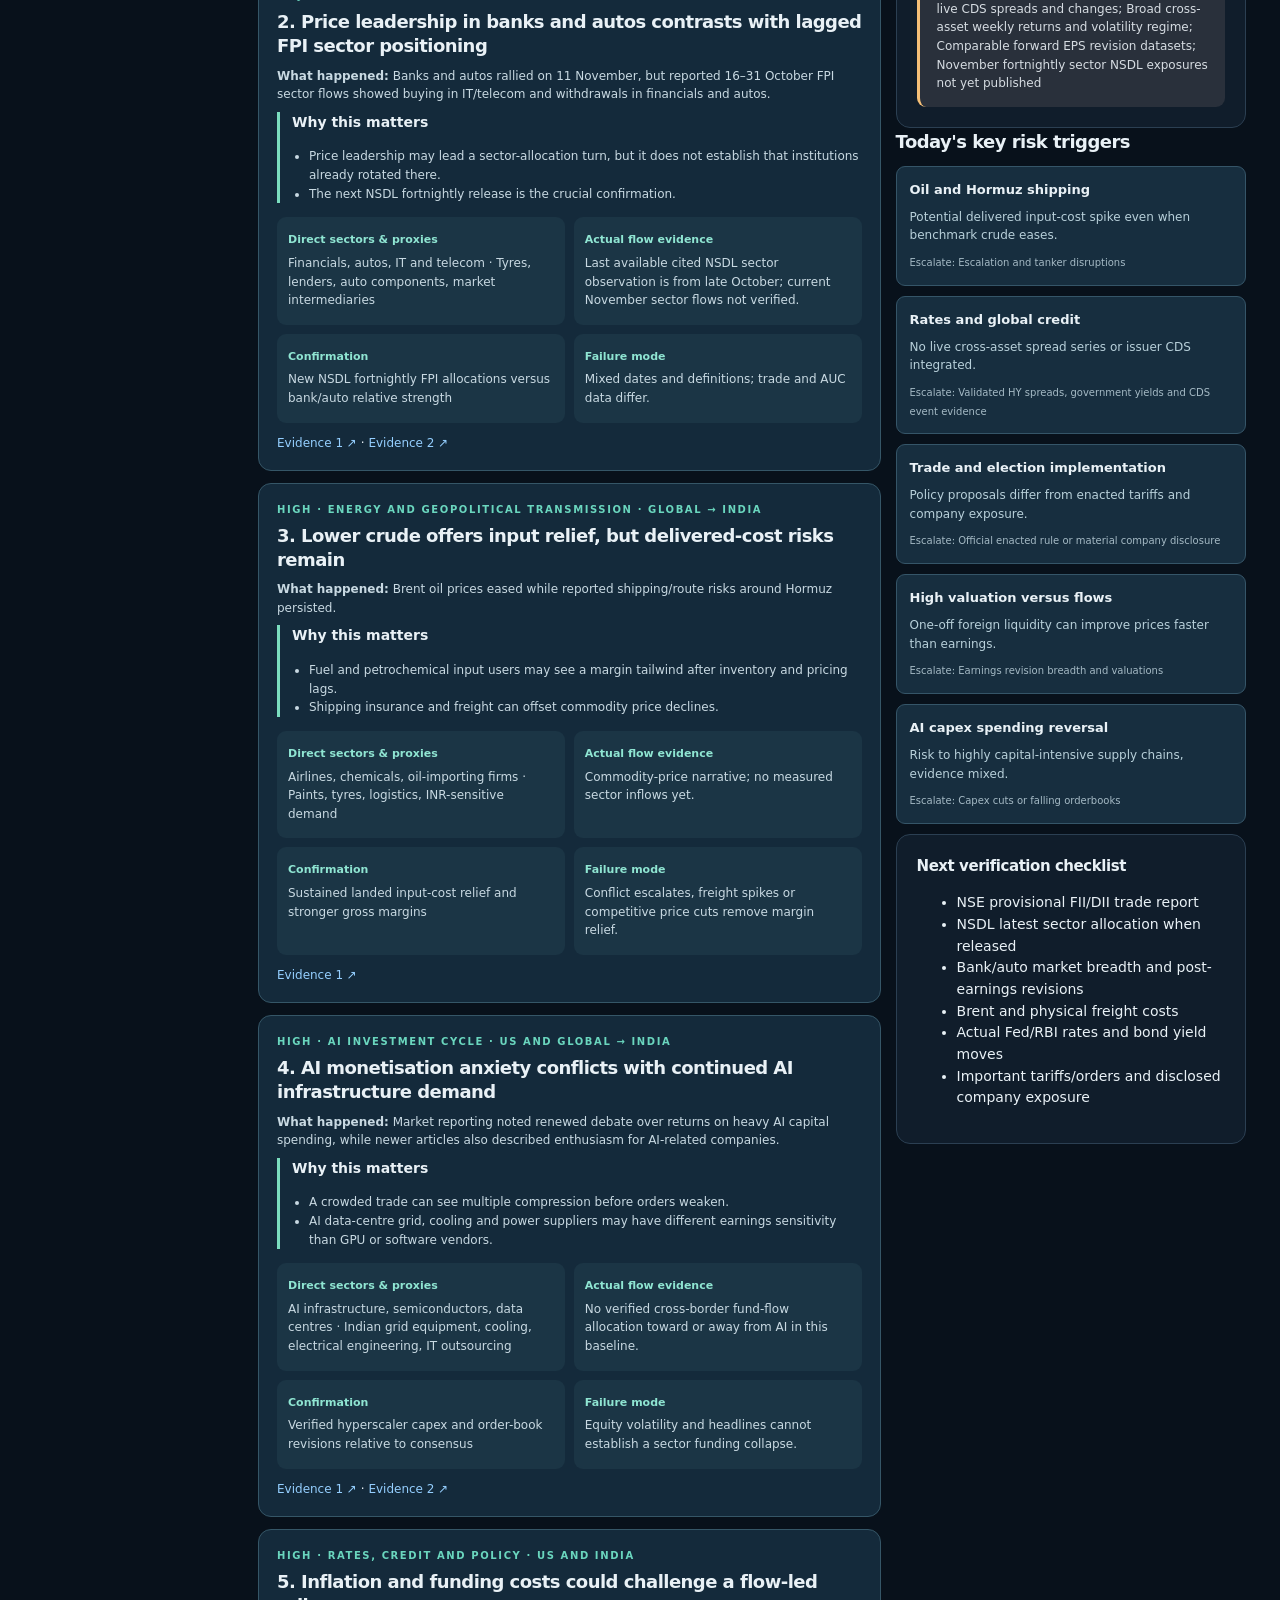
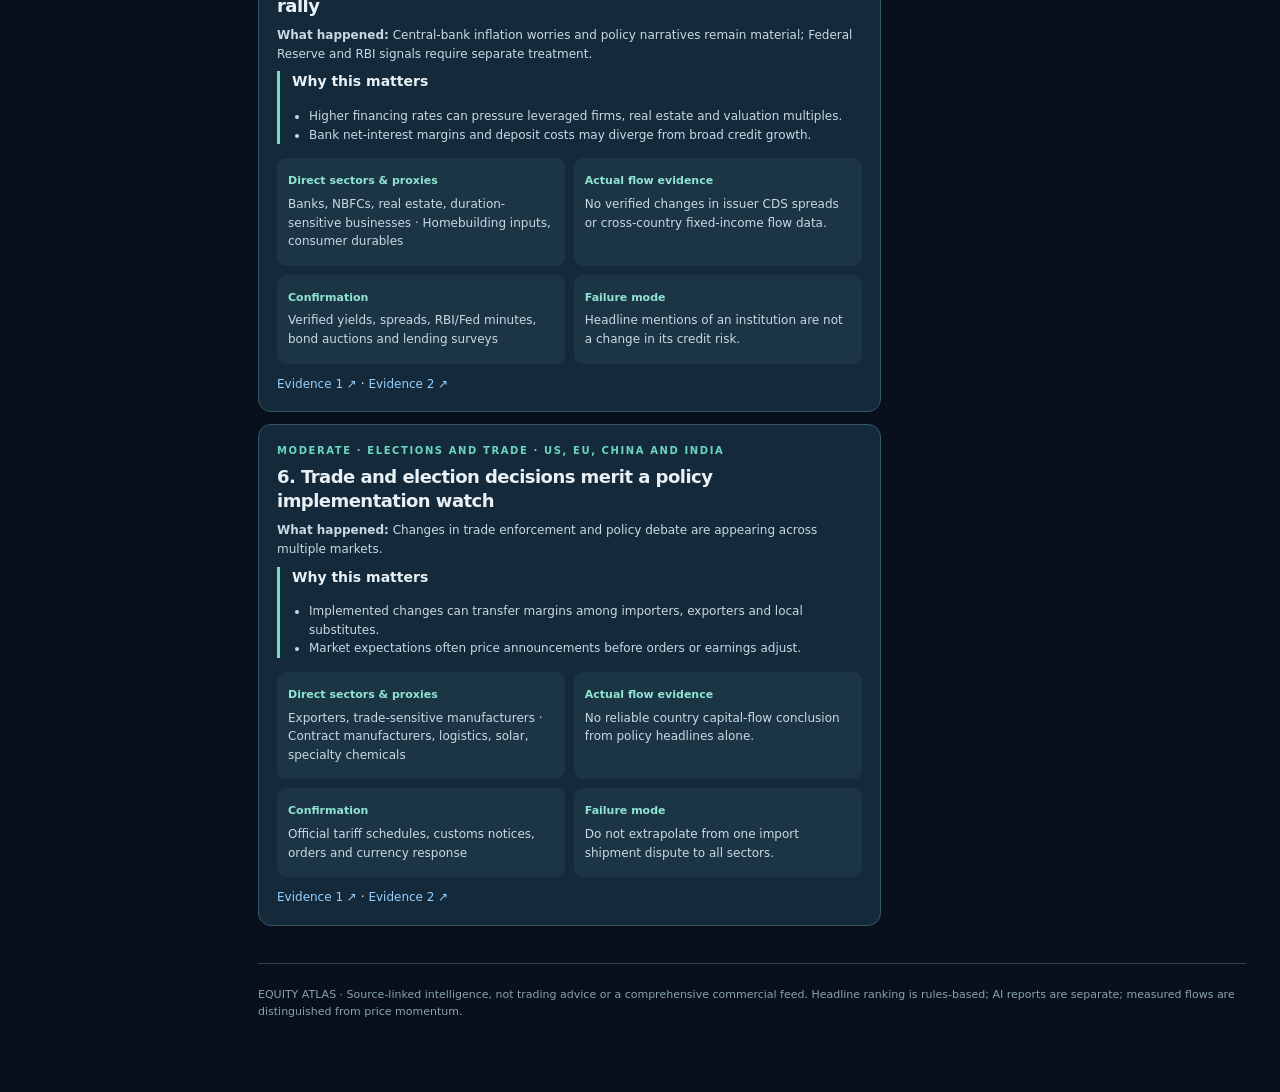
==== commit 5a4308de: "Link new sector rotation and Polymarket global event signals from market-desk.html" ====
--- a/market-desk.html
+++ b/market-desk.html
@@ -8,7 +8,7 @@
 
 .main{max-width:1600px}.wide-lead{background:radial-gradient(ellipse at right top,#23536a,#142f40 44%,#111d2a)}.wide-lead h2{font-size:26px;line-height:1.2;margin:8px 0 13px}.wide-lead p{color:#cbe0e9}.desk-two{display:grid;grid-template-columns:minmax(0,1.35fr) minmax(300px,.76fr);gap:15px}.article-detail{background:#142a3b;border:1px solid #355667;padding:18px;border-radius:13px;margin-bottom:12px}.article-detail h3{font-size:18px;line-height:1.35;margin:6px 0}.article-detail p,.article-detail li{font-size:12px;color:#c8d9e2}.article-detail small{color:#95b3c0}.why{border-left:3px solid #7bddbf;padding-left:12px}.why ul{padding-left:17px}.twobox{display:grid;grid-template-columns:1fr 1fr;gap:9px;margin:11px 0}.twobox>div{background:#1b3545;border-radius:9px;padding:11px}.twobox b{color:#8fe5d2;font-size:11px}.twobox p{margin:4px 0}.chipline{display:flex;gap:7px;flex-wrap:wrap;margin:10px 0}.chipline span{border:1px solid #4b6a7b;border-radius:20px;color:#c1dbe7;padding:4px 9px;font-size:11px}.mini-event{padding:13px;background:#172e3f;border:1px solid #355568;border-radius:9px;margin:10px 0;font-size:12px}.mini-event b{display:block;font-size:13px}.mini-event p{color:#b8d0da}.mini-event small{color:#a5bac5}.money{font-size:25px;font-weight:850;letter-spacing:-.03em;color:#7bd9bf;margin:9px 0}.flow-card{margin:0}.flow-card small{display:block;margin:7px 0;color:#aac2ca}.flow-card p{font-size:12px}.riskline{color:#efbeab}.filterbar{display:flex;gap:9px;flex-wrap:wrap;align-items:center}.filterbar input,.filterbar select{border:1px solid #4a687a;border-radius:8px;background:#142d3e;color:#e4f0f2;padding:10px 12px}.filterbar input{min-width:200px;flex:1}.filterbar select{min-width:100px}.desk-tab{display:none}.desk-tab.active{display:block}.cardgrid{display:grid;grid-template-columns:repeat(2,minmax(0,1fr));gap:12px}.twoblocks{display:grid;grid-template-columns:1fr 1fr;gap:15px}.toplinks{display:flex;gap:9px;flex-wrap:wrap}.stat small{display:block;font-size:11px;color:#9db7c4}.stat strong{font-size:17px;line-height:1.28;margin:8px 0;display:block}.stat span{color:#9db7c4;font-size:11px}.stats{grid-template-columns:repeat(4,minmax(0,1fr))}@media(max-width:1090px){.desk-two{grid-template-columns:1fr}}@media(max-width:730px){.stats{grid-template-columns:1fr 1fr}.cardgrid,.twoblocks{grid-template-columns:1fr}}@media(max-width:470px){.twobox{grid-template-columns:1fr}.stats{grid-template-columns:1fr}.article-detail{padding:14px}}
 </style></head><body>
-<div class="app"><aside class="side"><div class="logo"><span class="symbol">◇</span> EQUITY ATLAS</div><nav class="nav" id="deskNav"><button data-view="morning" class="active">◉ Morning Intelligence</button><button data-view="news">▤ Market-Moving News</button><button data-view="flows">◎ Smart-Money Flows</button><button data-view="sectors">↗ Sector Opportunities</button><button data-view="risks">⚑ Global Risk</button><button data-view="archive">◷ Historical Regime</button><button data-view="sources">⊞ Data Coverage</button><a href="./news-radar.html">↗ News Radar & Custom Dates</a><a href="./sector-intelligence.html">↗ Sector Deep Dives</a><a href="./index.html">← Home</a></nav><div class="side-note">Market-moving events are classified automatically. Money flows require verified transactions. AI commentary is independently timestamped.</div></aside>
+<div class="app"><aside class="side"><div class="logo"><span class="symbol">◇</span> EQUITY ATLAS</div><nav class="nav" id="deskNav"><button data-view="morning" class="active">◉ Morning Intelligence</button><button data-view="news">▤ Market-Moving News</button><button data-view="flows">◎ Smart-Money Flows</button><button data-view="sectors">↗ Sector Opportunities</button><button data-view="risks">⚑ Global Risk</button><button data-view="archive">◷ Historical Regime</button><button data-view="sources">⊞ Data Coverage</button><a href="./signals.html">◎ Sector Rotation & Polymarket</a><a href="./news-radar.html">↗ News Radar & Custom Dates</a><a href="./sector-intelligence.html">↗ Sector Deep Dives</a><a href="./index.html">← Home</a></nav><div class="side-note">Market-moving events are classified automatically. Money flows require verified transactions. AI commentary is independently timestamped.</div></aside>
 <main class="main"><div class="topbar"><div><div class="eyebrow">EQUITY ATLAS / MARKET RESEARCH DESK</div><div class="status" id="dataLine">Loading evidence and reports…</div></div><div class="topbuttons"><button class="btn primary" id="refresh">↻ Refresh</button><a class="linkbtn" href="https://github.com/ashu2526/equity-atlas/actions/workflows/news-radar.yml" target="_blank" rel="noopener">GitHub news automation ↗</a></div></div>
 <div class="intro"><div><div class="eyebrow">EVENT → CAPITAL FLOWS → EARNINGS → SECTOR OPPORTUNITY</div><h1>Market Intelligence Desk</h1><p>Daily AI-reviewed context and a transparent feed of material market events, source-linked institutional money flows, country and industry positioning, global risks and second-order investment themes.</p></div><span class="count-pill">Source-first research</span></div>
 <div id="stats" class="stats"></div>
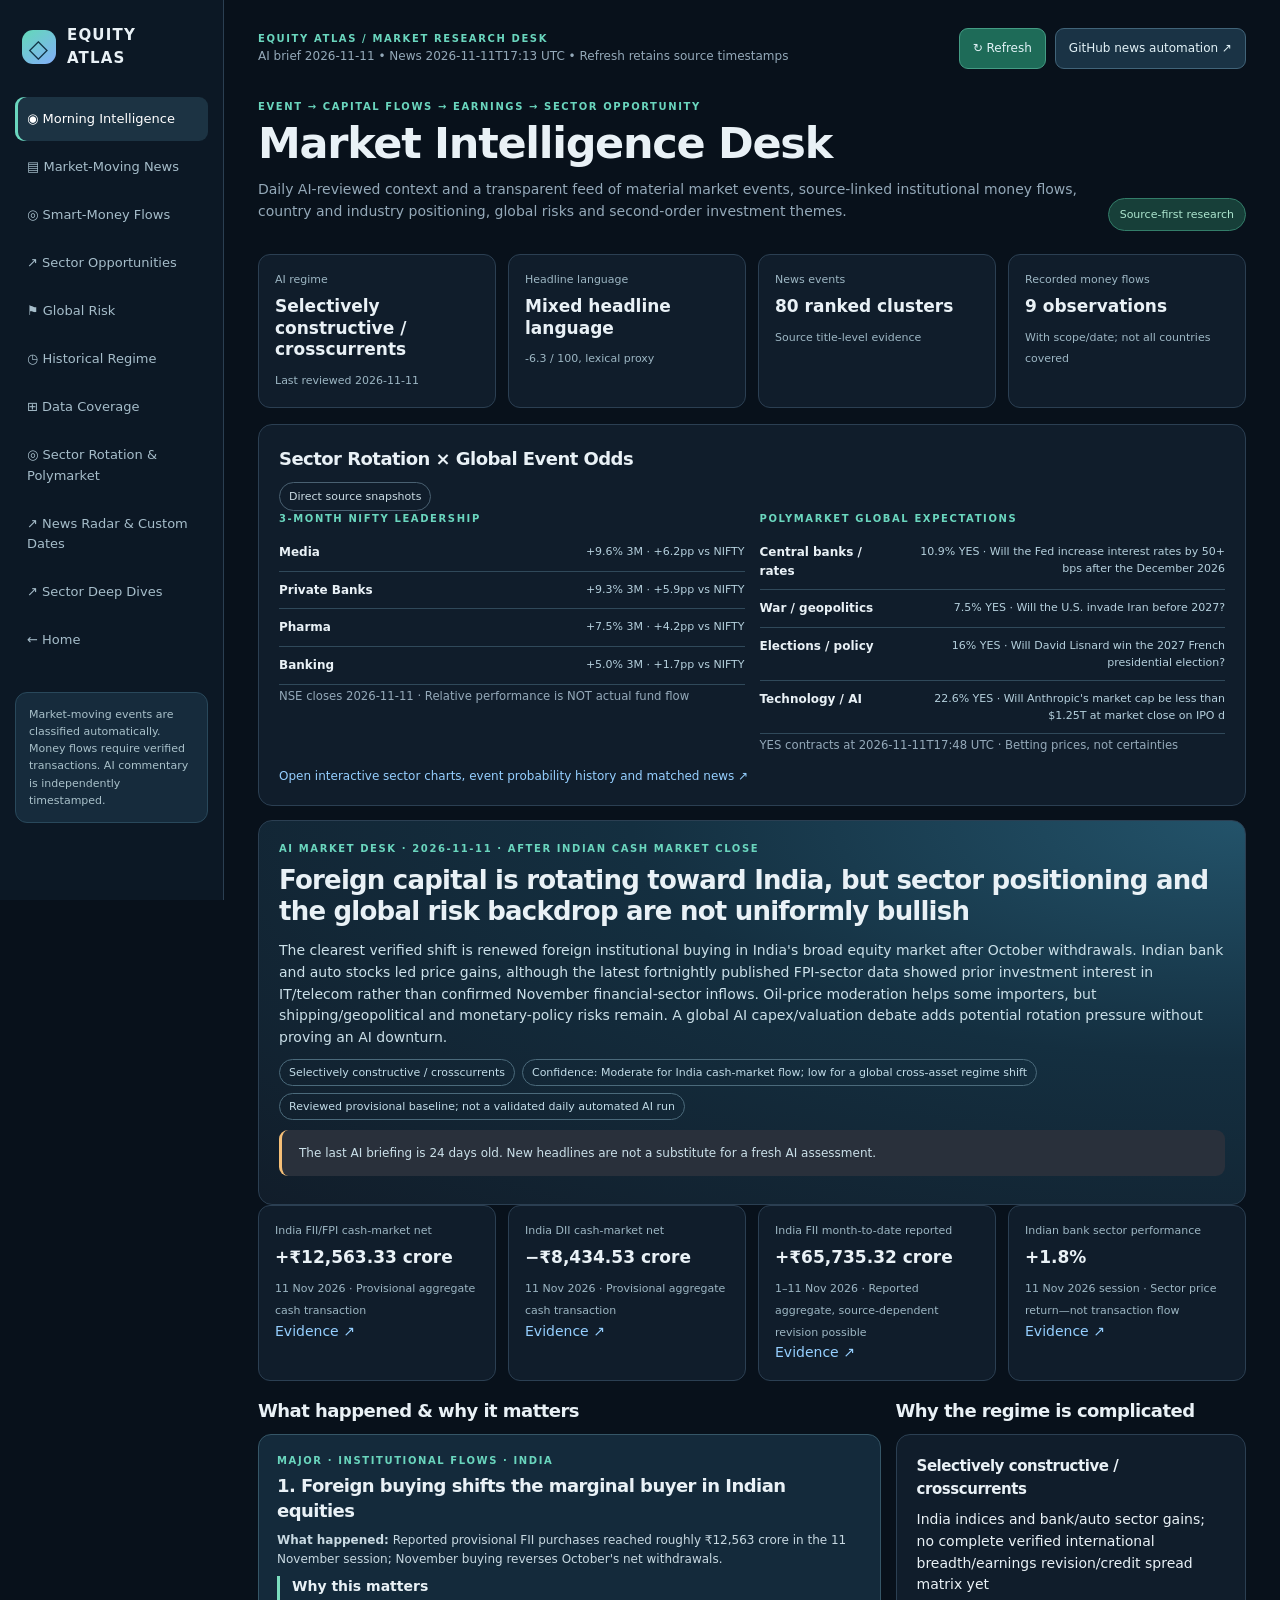
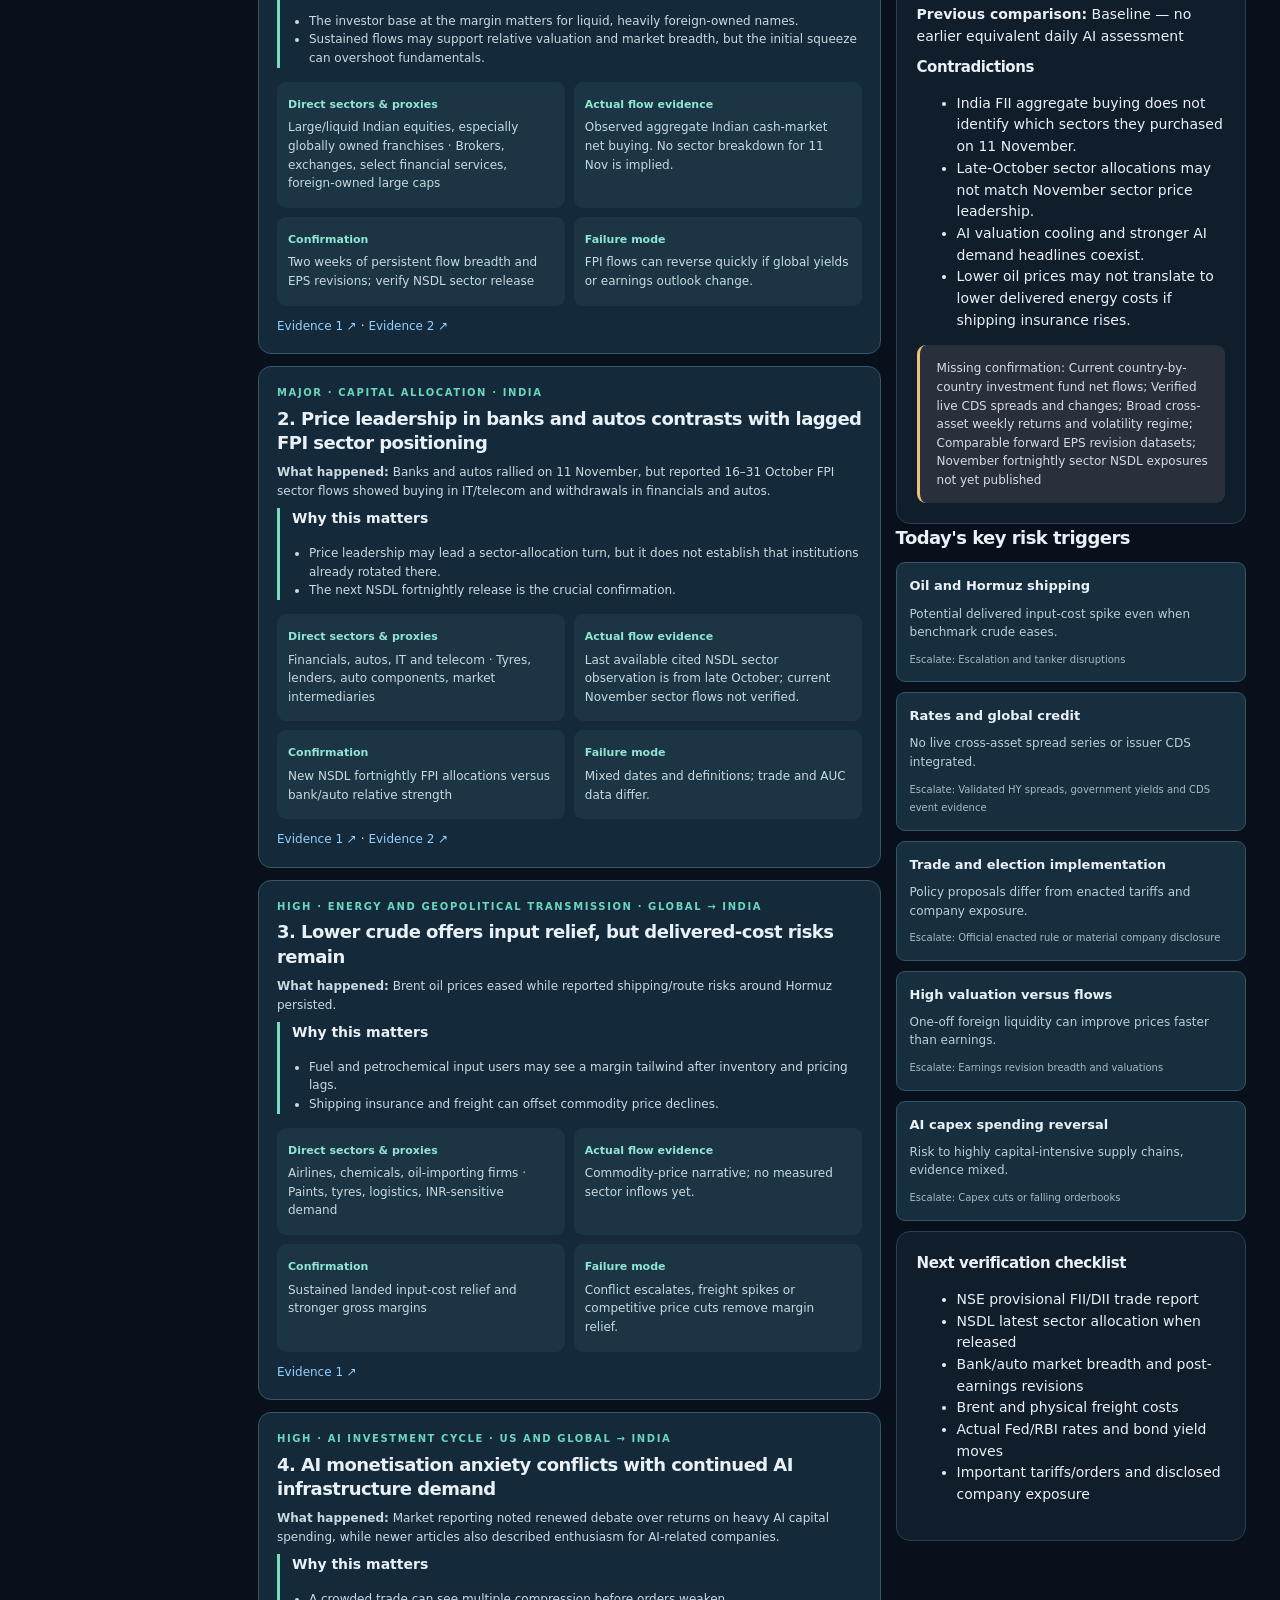
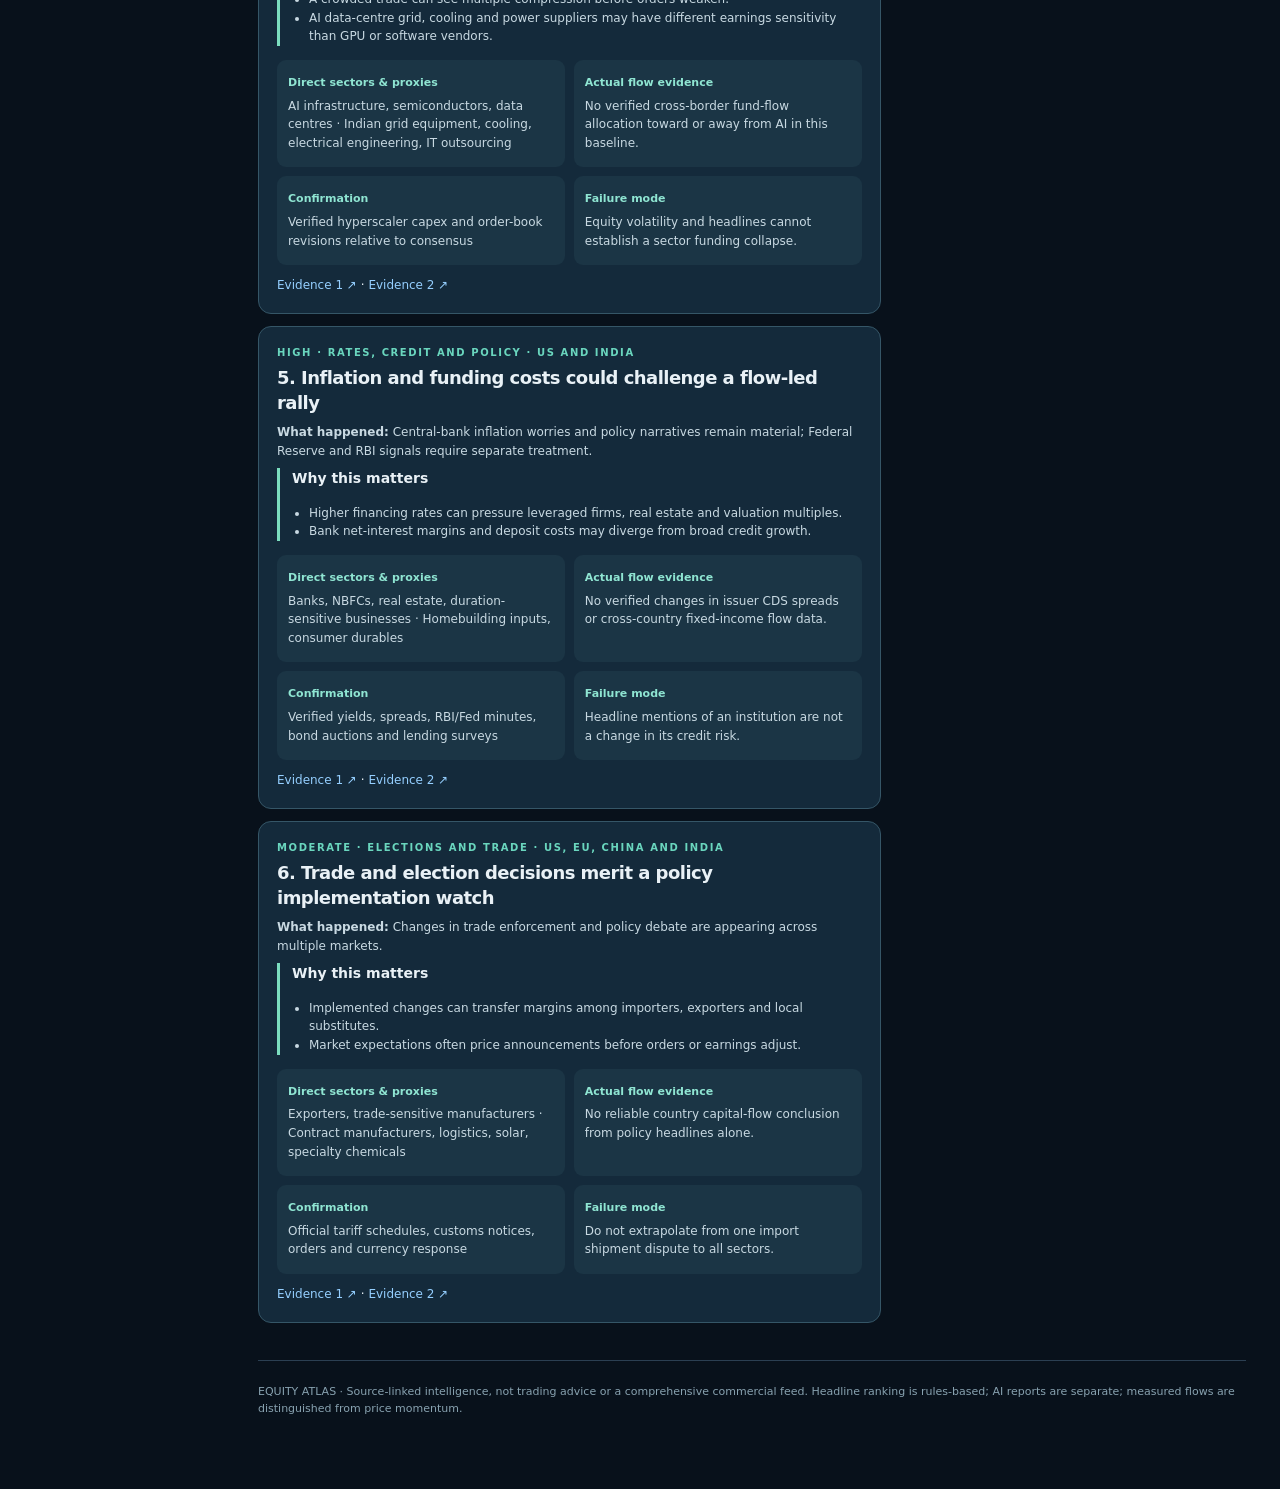
==== commit 5b5421da: "Show top 3-month NIFTY sector rotation and major Polymarket odds on AI Market Intelligence morning h" ====
--- a/market-desk.html
+++ b/market-desk.html
@@ -7,12 +7,13 @@
 
 
 .main{max-width:1600px}.wide-lead{background:radial-gradient(ellipse at right top,#23536a,#142f40 44%,#111d2a)}.wide-lead h2{font-size:26px;line-height:1.2;margin:8px 0 13px}.wide-lead p{color:#cbe0e9}.desk-two{display:grid;grid-template-columns:minmax(0,1.35fr) minmax(300px,.76fr);gap:15px}.article-detail{background:#142a3b;border:1px solid #355667;padding:18px;border-radius:13px;margin-bottom:12px}.article-detail h3{font-size:18px;line-height:1.35;margin:6px 0}.article-detail p,.article-detail li{font-size:12px;color:#c8d9e2}.article-detail small{color:#95b3c0}.why{border-left:3px solid #7bddbf;padding-left:12px}.why ul{padding-left:17px}.twobox{display:grid;grid-template-columns:1fr 1fr;gap:9px;margin:11px 0}.twobox>div{background:#1b3545;border-radius:9px;padding:11px}.twobox b{color:#8fe5d2;font-size:11px}.twobox p{margin:4px 0}.chipline{display:flex;gap:7px;flex-wrap:wrap;margin:10px 0}.chipline span{border:1px solid #4b6a7b;border-radius:20px;color:#c1dbe7;padding:4px 9px;font-size:11px}.mini-event{padding:13px;background:#172e3f;border:1px solid #355568;border-radius:9px;margin:10px 0;font-size:12px}.mini-event b{display:block;font-size:13px}.mini-event p{color:#b8d0da}.mini-event small{color:#a5bac5}.money{font-size:25px;font-weight:850;letter-spacing:-.03em;color:#7bd9bf;margin:9px 0}.flow-card{margin:0}.flow-card small{display:block;margin:7px 0;color:#aac2ca}.flow-card p{font-size:12px}.riskline{color:#efbeab}.filterbar{display:flex;gap:9px;flex-wrap:wrap;align-items:center}.filterbar input,.filterbar select{border:1px solid #4a687a;border-radius:8px;background:#142d3e;color:#e4f0f2;padding:10px 12px}.filterbar input{min-width:200px;flex:1}.filterbar select{min-width:100px}.desk-tab{display:none}.desk-tab.active{display:block}.cardgrid{display:grid;grid-template-columns:repeat(2,minmax(0,1fr));gap:12px}.twoblocks{display:grid;grid-template-columns:1fr 1fr;gap:15px}.toplinks{display:flex;gap:9px;flex-wrap:wrap}.stat small{display:block;font-size:11px;color:#9db7c4}.stat strong{font-size:17px;line-height:1.28;margin:8px 0;display:block}.stat span{color:#9db7c4;font-size:11px}.stats{grid-template-columns:repeat(4,minmax(0,1fr))}@media(max-width:1090px){.desk-two{grid-template-columns:1fr}}@media(max-width:730px){.stats{grid-template-columns:1fr 1fr}.cardgrid,.twoblocks{grid-template-columns:1fr}}@media(max-width:470px){.twobox{grid-template-columns:1fr}.stats{grid-template-columns:1fr}.article-detail{padding:14px}}
+.pulse-columns{display:grid;grid-template-columns:1fr 1fr;gap:15px}.pulse-row{display:flex;justify-content:space-between;gap:15px;align-items:start;padding:9px 0;border-bottom:1px solid #30495a}.pulse-row b{font-size:12px}.pulse-row span{font-size:11px;color:#b5d0dd;max-width:67%;text-align:right}.pulse-link{font-size:12px;margin:11px 0 0}.pulse-columns .eyebrow{margin-bottom:8px}@media(max-width:700px){.pulse-columns{grid-template-columns:1fr}}
 </style></head><body>
 <div class="app"><aside class="side"><div class="logo"><span class="symbol">◇</span> EQUITY ATLAS</div><nav class="nav" id="deskNav"><button data-view="morning" class="active">◉ Morning Intelligence</button><button data-view="news">▤ Market-Moving News</button><button data-view="flows">◎ Smart-Money Flows</button><button data-view="sectors">↗ Sector Opportunities</button><button data-view="risks">⚑ Global Risk</button><button data-view="archive">◷ Historical Regime</button><button data-view="sources">⊞ Data Coverage</button><a href="./signals.html">◎ Sector Rotation & Polymarket</a><a href="./news-radar.html">↗ News Radar & Custom Dates</a><a href="./sector-intelligence.html">↗ Sector Deep Dives</a><a href="./index.html">← Home</a></nav><div class="side-note">Market-moving events are classified automatically. Money flows require verified transactions. AI commentary is independently timestamped.</div></aside>
 <main class="main"><div class="topbar"><div><div class="eyebrow">EQUITY ATLAS / MARKET RESEARCH DESK</div><div class="status" id="dataLine">Loading evidence and reports…</div></div><div class="topbuttons"><button class="btn primary" id="refresh">↻ Refresh</button><a class="linkbtn" href="https://github.com/ashu2526/equity-atlas/actions/workflows/news-radar.yml" target="_blank" rel="noopener">GitHub news automation ↗</a></div></div>
 <div class="intro"><div><div class="eyebrow">EVENT → CAPITAL FLOWS → EARNINGS → SECTOR OPPORTUNITY</div><h1>Market Intelligence Desk</h1><p>Daily AI-reviewed context and a transparent feed of material market events, source-linked institutional money flows, country and industry positioning, global risks and second-order investment themes.</p></div><span class="count-pill">Source-first research</span></div>
 <div id="stats" class="stats"></div>
-<section class="desk-tab active" id="morning"><div id="morningData"><div class="notice">Loading morning AI brief…</div></div></section>
+<section class="desk-tab active" id="morning"><div id="quickSignals" class="panel" style="margin-bottom:14px"><p class="muted">Loading sector rotation and event markets…</p></div><div id="morningData"><div class="notice">Loading morning AI brief…</div></div></section>
 <section class="desk-tab" id="news"><div class="contenthead"><h2>Ranked market-moving event feed</h2><span class="tag" id="count"></span></div><div class="notice">Automated source-linked headline triage: importance is a recency/materiality heuristic, not an independently verified news report or trading signal.</div><div class="filterbar" style="margin:15px 0"><input type="search" id="newsQuery" placeholder="Search event, company, country, sector…"><select id="impact"><option value="">All importance</option><option value="Major">Major</option><option value="High">High</option><option value="Medium">Medium</option><option value="Context">Context</option></select><select id="theme"><option value="">All themes</option></select><select id="days"><option value="1">24 hours</option><option value="3">3 days</option><option value="7" selected>7 days</option><option value="14">14 days</option></select></div><div id="events" class="cardgrid"></div></section>
 <section class="desk-tab" id="flows"><div class="contenthead"><h2>Where is institutional capital actually moving?</h2><span class="tag">Date, source, geography and measurement type</span></div><div class="notice">FII/DII cash transactions, FPI sector allocations, country fund flows, CFTC futures positioning and market returns are not equivalent. Missing licensed or official data is labelled unavailable.</div><div class="filterbar" style="margin:15px 0"><select id="country"><option value="">All geographies</option></select><select id="flowType"><option value="">All types</option><option value="foreign_institutional">Foreign institutions</option><option value="domestic_institutional">Domestic institutions</option><option value="foreign_sector">Sector FPI allocations</option><option value="price_confirmation">Price moves, not flows</option></select></div><div class="grid3" id="flowList"></div><div class="panel" style="margin-top:15px"><h2>Country, industry and positioning sources</h2><div class="grid2" id="providers"></div></div><div class="panel" style="margin-top:15px"><h2>Flow interpretation guardrails</h2><div id="flowDisclaimers"></div></div></section>
 <section class="desk-tab" id="sectors"><div class="contenthead"><h2>AI sector and proxy watchlist</h2><a href="./sector-intelligence.html" class="linkbtn">Deep sector comparison ↗</a></div><h2>Investment areas to investigate</h2><div class="cardgrid" id="priorities"></div><h2 style="margin-top:20px">Crowded or cooling themes</h2><div class="grid2" id="cooling"></div><h2 style="margin-top:20px">Research hypotheses and second-order exposures</h2><div class="cardgrid" id="transmission"></div></section>
@@ -106,4 +107,21 @@
 $("#refresh").onclick=load;
 const start=location.hash.slice(1);if(start)nav(start);
 load();
+})();</script><script>(function quickSignals(){
+"use strict";
+const $=q=>document.querySelector(q);
+const e=x=>String(x??"").replace(/[&<>"']/g,c=>({"&":"&amp;","<":"&lt;",">":"&gt;",'"':"&quot;","'":"&#39;"}[c]));
+const f=x=>x==null?"—":(x>0?"+":"")+Number(x).toFixed(1);
+(async()=>{
+ const urls=["./data/market-signals/sector-rotation.json","./data/market-signals/polymarket.json"];
+ const jobs=await Promise.allSettled(urls.map(async u=>{const r=await fetch(u+"?v="+Date.now(),{cache:"no-store"});if(!r.ok)throw Error(r.status);return r.json()}));
+ const sector=jobs[0].status==="fulfilled"?jobs[0].value:null;
+ const poly=jobs[1].status==="fulfilled"?jobs[1].value:null;
+ const top=(sector?.sectors||[]).filter(x=>x.relative3mPp!=null).sort((a,b)=>b.relative3mPp-a.relative3mPp).slice(0,4);
+ const categories=new Set(),events=[];
+ for(const x of (poly?.markets||[])){if(!categories.has(x.category)){categories.add(x.category);events.push(x)}if(events.length>=4)break}
+ const sectors=top.length?top.map(x=>`<div class="pulse-row"><b>${e(x.sector)}</b><span>${e(f(x.r3m))}% 3M · ${e(f(x.relative3mPp))}pp vs NIFTY</span></div>`).join(""):'<p class="muted">Price series unavailable.</p>';
+ const odds=events.length?events.map(x=>`<div class="pulse-row"><b>${e(x.category)}</b><span>${e(x.impliedYesPercent)}% YES · ${e(x.question.slice(0,72))}</span></div>`).join(""):'<p class="muted">No active macro contracts captured.</p>';
+ $("#quickSignals").innerHTML=`<div class="head"><h2>Sector Rotation × Global Event Odds</h2><span class="tag">Direct source snapshots</span></div><div class="pulse-columns"><div><div class="eyebrow">3-MONTH NIFTY LEADERSHIP</div>${sectors}<small class="muted">NSE closes ${e(sector?.asOf||"unavailable")} · Relative performance is NOT actual fund flow</small></div><div><div class="eyebrow">POLYMARKET GLOBAL EXPECTATIONS</div>${odds}<small class="muted">YES contracts at ${e(poly?.generatedAt?.slice(0,16)||"unavailable")} UTC · Betting prices, not certainties</small></div></div><p class="pulse-link"><a href="./signals.html">Open interactive sector charts, event probability history and matched news ↗</a></p>`;
+})().catch(err=>{$("#quickSignals").textContent="Unable to load current sector rotation and event markets: "+String(err)});
 })();</script></body></html>
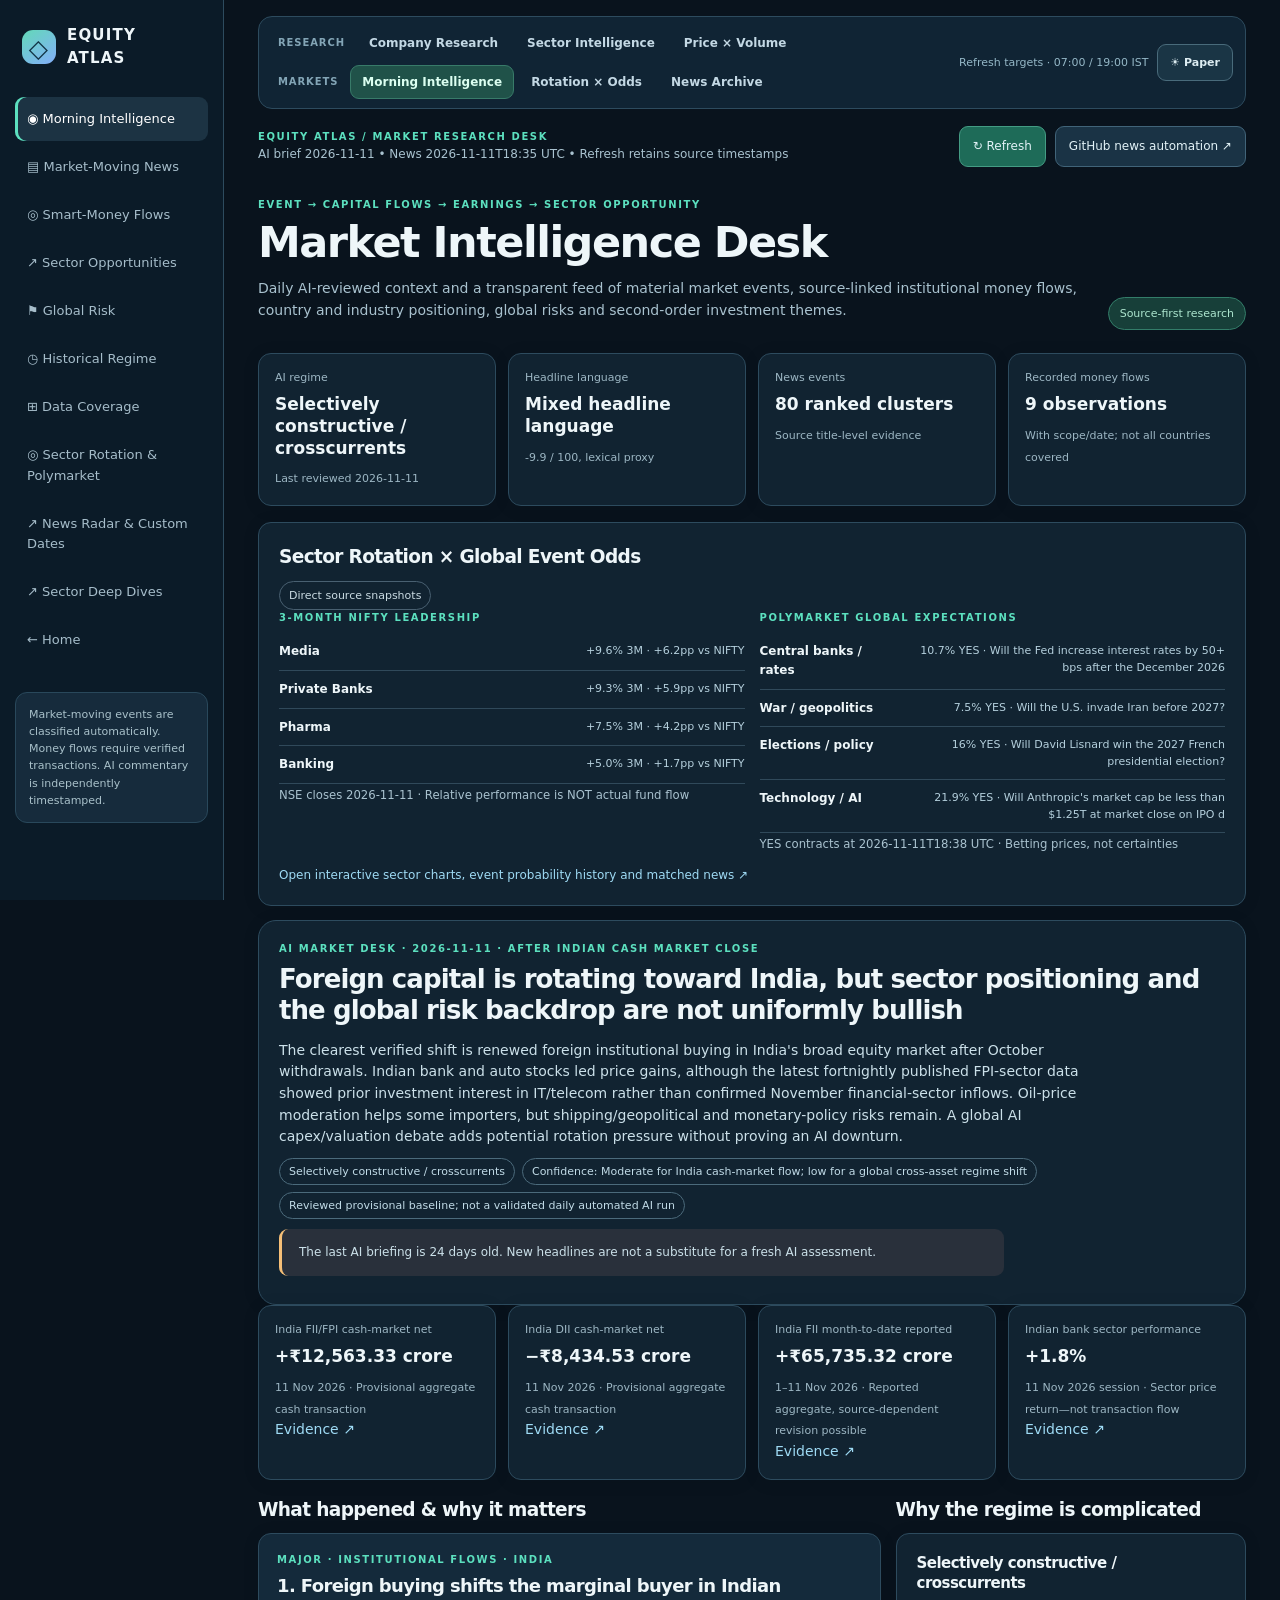
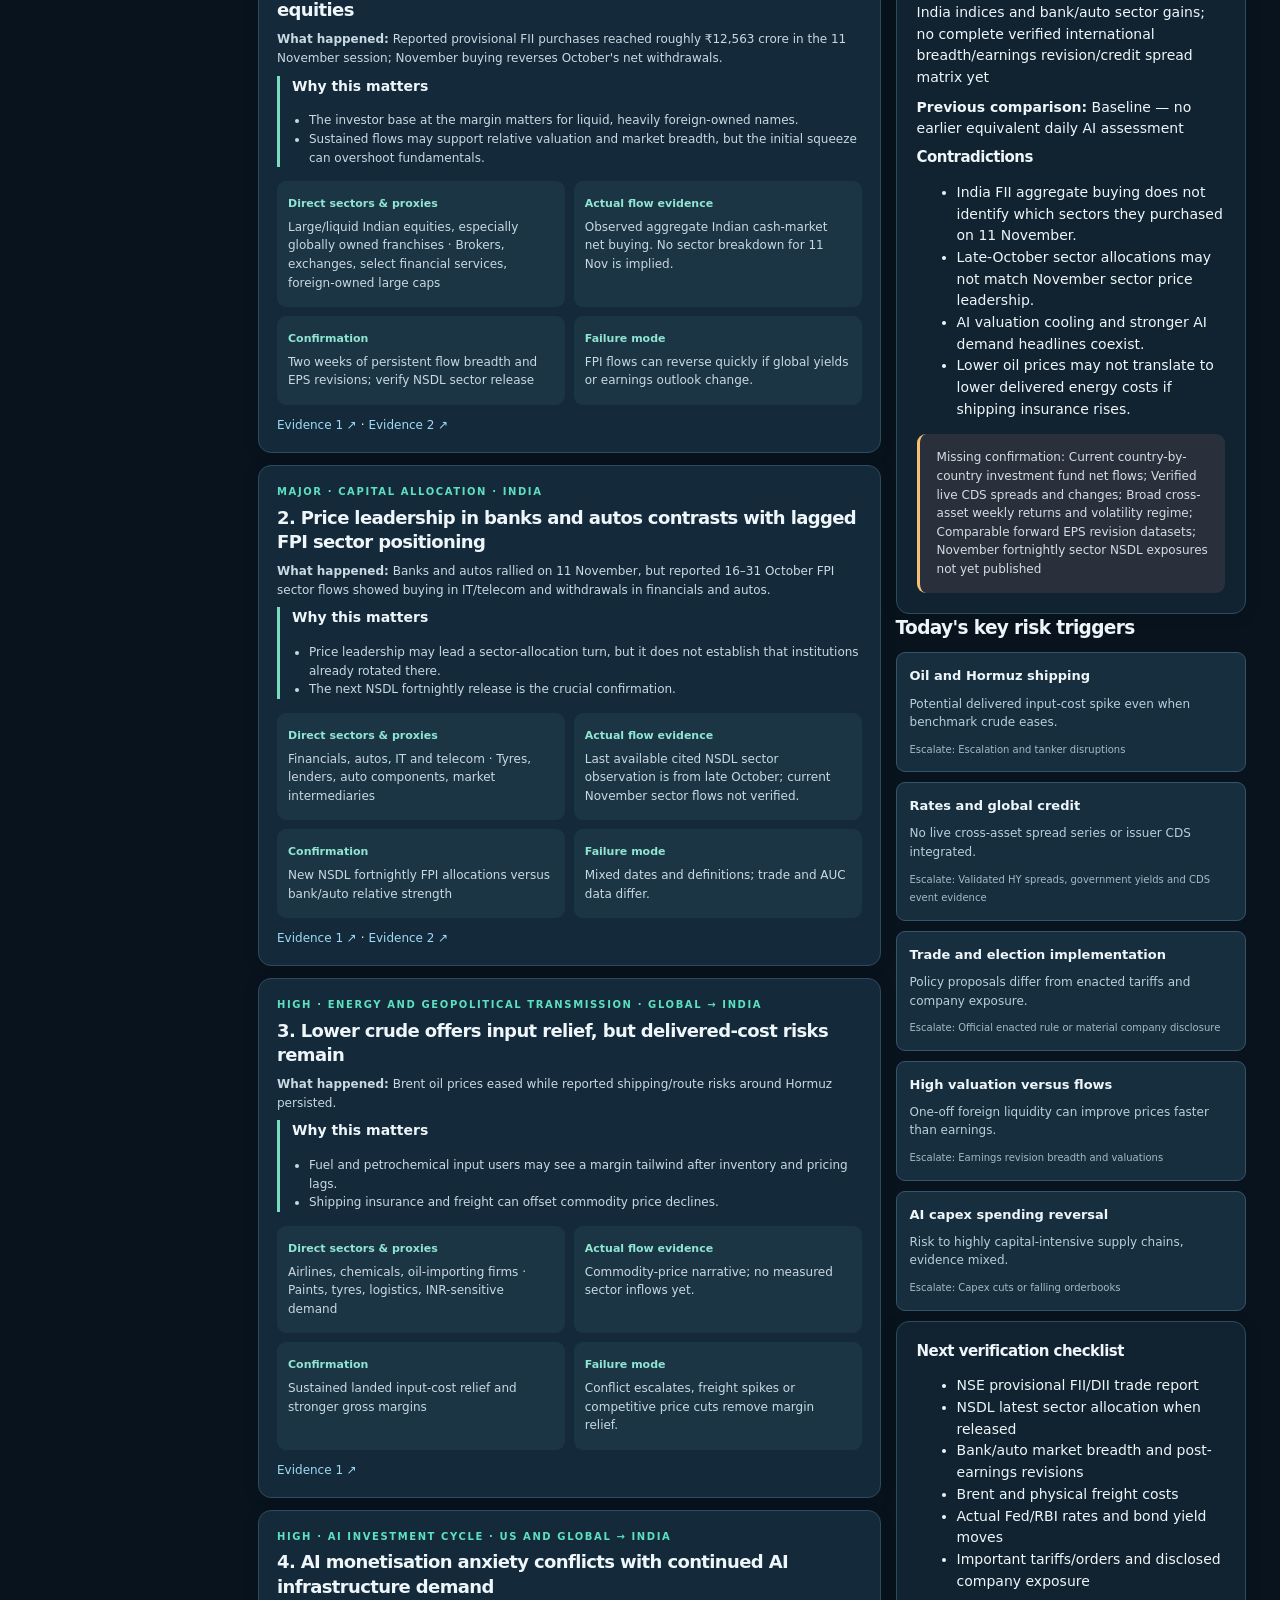
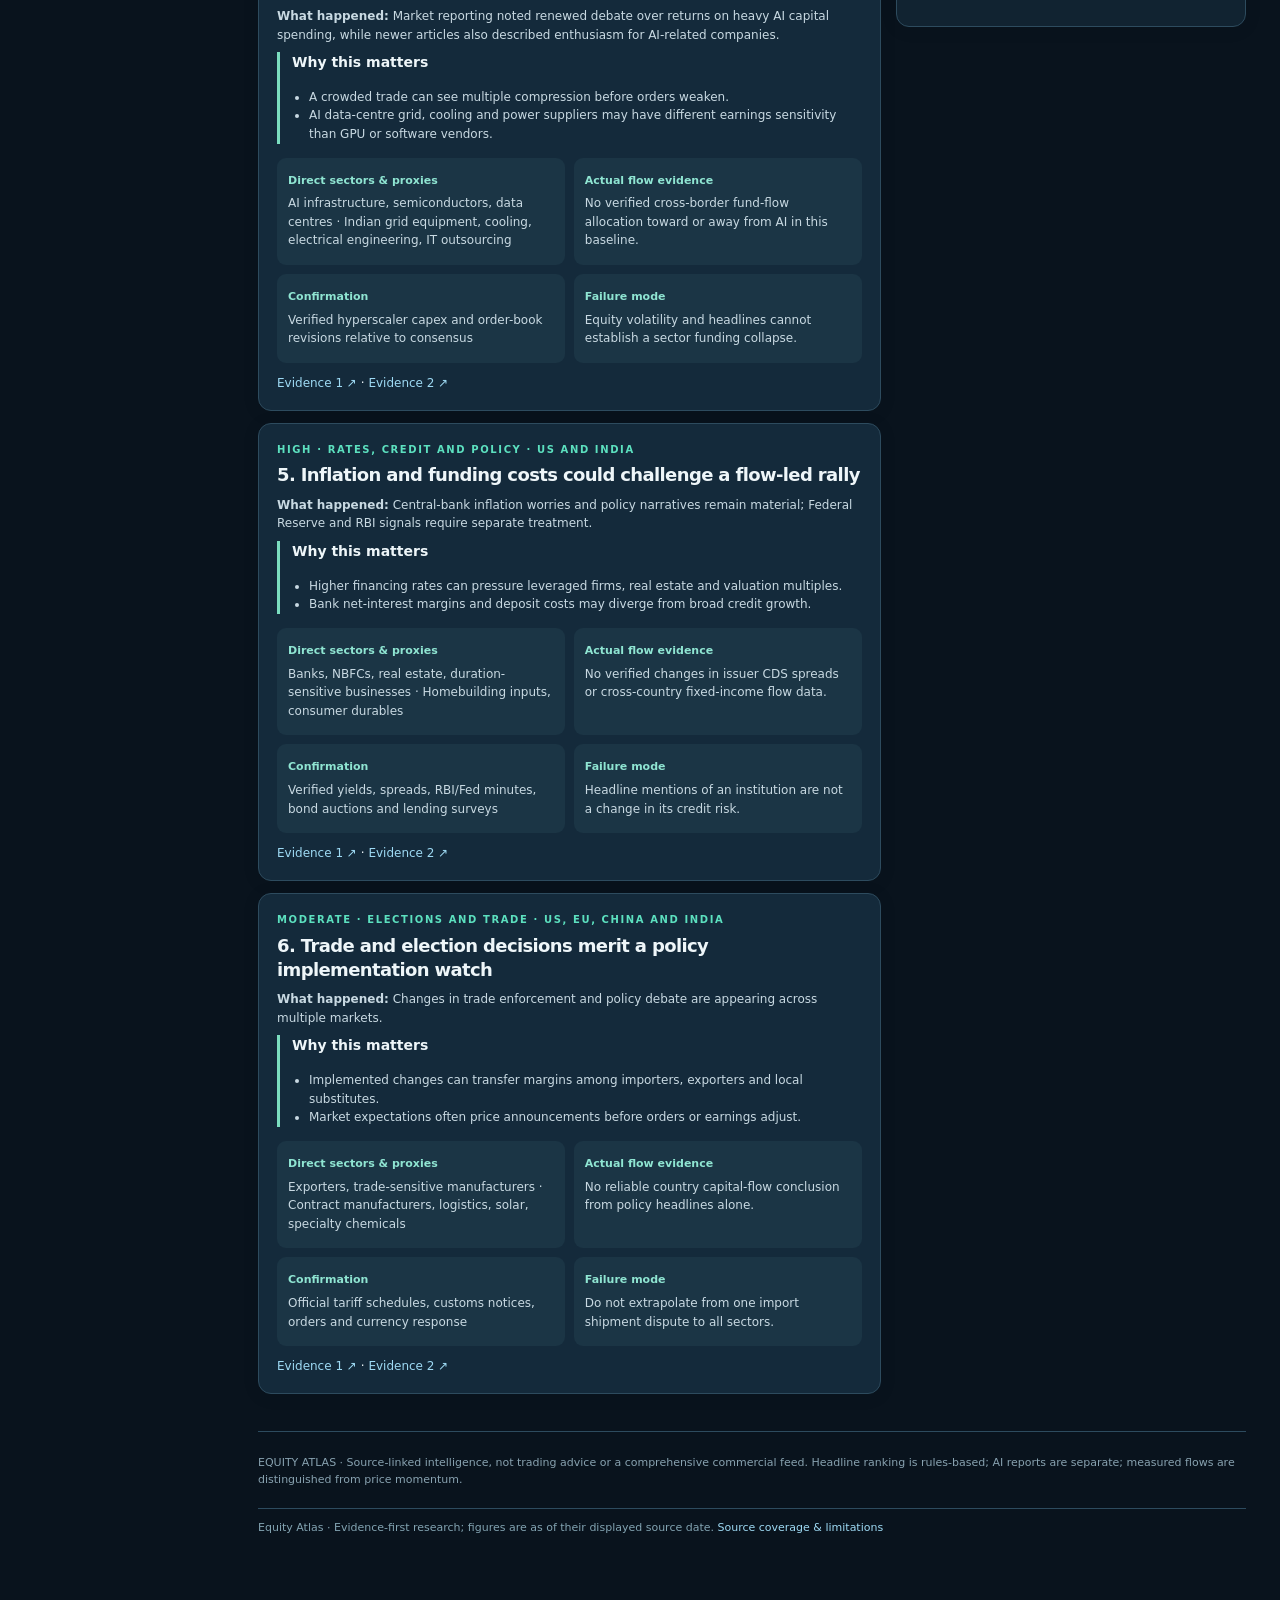
==== commit 88cc604c: "Apply unified lightweight OpenDesign-inspired brand system and cross-page navigation to market-desk." ====
--- a/market-desk.html
+++ b/market-desk.html
@@ -8,7 +8,7 @@
 
 .main{max-width:1600px}.wide-lead{background:radial-gradient(ellipse at right top,#23536a,#142f40 44%,#111d2a)}.wide-lead h2{font-size:26px;line-height:1.2;margin:8px 0 13px}.wide-lead p{color:#cbe0e9}.desk-two{display:grid;grid-template-columns:minmax(0,1.35fr) minmax(300px,.76fr);gap:15px}.article-detail{background:#142a3b;border:1px solid #355667;padding:18px;border-radius:13px;margin-bottom:12px}.article-detail h3{font-size:18px;line-height:1.35;margin:6px 0}.article-detail p,.article-detail li{font-size:12px;color:#c8d9e2}.article-detail small{color:#95b3c0}.why{border-left:3px solid #7bddbf;padding-left:12px}.why ul{padding-left:17px}.twobox{display:grid;grid-template-columns:1fr 1fr;gap:9px;margin:11px 0}.twobox>div{background:#1b3545;border-radius:9px;padding:11px}.twobox b{color:#8fe5d2;font-size:11px}.twobox p{margin:4px 0}.chipline{display:flex;gap:7px;flex-wrap:wrap;margin:10px 0}.chipline span{border:1px solid #4b6a7b;border-radius:20px;color:#c1dbe7;padding:4px 9px;font-size:11px}.mini-event{padding:13px;background:#172e3f;border:1px solid #355568;border-radius:9px;margin:10px 0;font-size:12px}.mini-event b{display:block;font-size:13px}.mini-event p{color:#b8d0da}.mini-event small{color:#a5bac5}.money{font-size:25px;font-weight:850;letter-spacing:-.03em;color:#7bd9bf;margin:9px 0}.flow-card{margin:0}.flow-card small{display:block;margin:7px 0;color:#aac2ca}.flow-card p{font-size:12px}.riskline{color:#efbeab}.filterbar{display:flex;gap:9px;flex-wrap:wrap;align-items:center}.filterbar input,.filterbar select{border:1px solid #4a687a;border-radius:8px;background:#142d3e;color:#e4f0f2;padding:10px 12px}.filterbar input{min-width:200px;flex:1}.filterbar select{min-width:100px}.desk-tab{display:none}.desk-tab.active{display:block}.cardgrid{display:grid;grid-template-columns:repeat(2,minmax(0,1fr));gap:12px}.twoblocks{display:grid;grid-template-columns:1fr 1fr;gap:15px}.toplinks{display:flex;gap:9px;flex-wrap:wrap}.stat small{display:block;font-size:11px;color:#9db7c4}.stat strong{font-size:17px;line-height:1.28;margin:8px 0;display:block}.stat span{color:#9db7c4;font-size:11px}.stats{grid-template-columns:repeat(4,minmax(0,1fr))}@media(max-width:1090px){.desk-two{grid-template-columns:1fr}}@media(max-width:730px){.stats{grid-template-columns:1fr 1fr}.cardgrid,.twoblocks{grid-template-columns:1fr}}@media(max-width:470px){.twobox{grid-template-columns:1fr}.stats{grid-template-columns:1fr}.article-detail{padding:14px}}
 .pulse-columns{display:grid;grid-template-columns:1fr 1fr;gap:15px}.pulse-row{display:flex;justify-content:space-between;gap:15px;align-items:start;padding:9px 0;border-bottom:1px solid #30495a}.pulse-row b{font-size:12px}.pulse-row span{font-size:11px;color:#b5d0dd;max-width:67%;text-align:right}.pulse-link{font-size:12px;margin:11px 0 0}.pulse-columns .eyebrow{margin-bottom:8px}@media(max-width:700px){.pulse-columns{grid-template-columns:1fr}}
-</style></head><body>
+</style><link rel="stylesheet" href="./assets/equity-ui.css"></head><body>
 <div class="app"><aside class="side"><div class="logo"><span class="symbol">◇</span> EQUITY ATLAS</div><nav class="nav" id="deskNav"><button data-view="morning" class="active">◉ Morning Intelligence</button><button data-view="news">▤ Market-Moving News</button><button data-view="flows">◎ Smart-Money Flows</button><button data-view="sectors">↗ Sector Opportunities</button><button data-view="risks">⚑ Global Risk</button><button data-view="archive">◷ Historical Regime</button><button data-view="sources">⊞ Data Coverage</button><a href="./signals.html">◎ Sector Rotation & Polymarket</a><a href="./news-radar.html">↗ News Radar & Custom Dates</a><a href="./sector-intelligence.html">↗ Sector Deep Dives</a><a href="./index.html">← Home</a></nav><div class="side-note">Market-moving events are classified automatically. Money flows require verified transactions. AI commentary is independently timestamped.</div></aside>
 <main class="main"><div class="topbar"><div><div class="eyebrow">EQUITY ATLAS / MARKET RESEARCH DESK</div><div class="status" id="dataLine">Loading evidence and reports…</div></div><div class="topbuttons"><button class="btn primary" id="refresh">↻ Refresh</button><a class="linkbtn" href="https://github.com/ashu2526/equity-atlas/actions/workflows/news-radar.yml" target="_blank" rel="noopener">GitHub news automation ↗</a></div></div>
 <div class="intro"><div><div class="eyebrow">EVENT → CAPITAL FLOWS → EARNINGS → SECTOR OPPORTUNITY</div><h1>Market Intelligence Desk</h1><p>Daily AI-reviewed context and a transparent feed of material market events, source-linked institutional money flows, country and industry positioning, global risks and second-order investment themes.</p></div><span class="count-pill">Source-first research</span></div>
@@ -124,4 +124,4 @@
  const odds=events.length?events.map(x=>`<div class="pulse-row"><b>${e(x.category)}</b><span>${e(x.impliedYesPercent)}% YES · ${e(x.question.slice(0,72))}</span></div>`).join(""):'<p class="muted">No active macro contracts captured.</p>';
  $("#quickSignals").innerHTML=`<div class="head"><h2>Sector Rotation × Global Event Odds</h2><span class="tag">Direct source snapshots</span></div><div class="pulse-columns"><div><div class="eyebrow">3-MONTH NIFTY LEADERSHIP</div>${sectors}<small class="muted">NSE closes ${e(sector?.asOf||"unavailable")} · Relative performance is NOT actual fund flow</small></div><div><div class="eyebrow">POLYMARKET GLOBAL EXPECTATIONS</div>${odds}<small class="muted">YES contracts at ${e(poly?.generatedAt?.slice(0,16)||"unavailable")} UTC · Betting prices, not certainties</small></div></div><p class="pulse-link"><a href="./signals.html">Open interactive sector charts, event probability history and matched news ↗</a></p>`;
 })().catch(err=>{$("#quickSignals").textContent="Unable to load current sector rotation and event markets: "+String(err)});
-})();</script></body></html>+})();</script><script defer src="./assets/equity-shell.js"></script></body></html>
--- a/assets/equity-ui.css
+++ b/assets/equity-ui.css
@@ -0,0 +1,121 @@
+/* Equity Atlas unified design layer.
+   Inspired by OpenDesign's trading-analysis template patterns; implementation original.
+   Static CSS only, no font/CDN imports or frameworks. */
+:root{
+ --ea-bg:#09131d;--ea-surface:#112331;--ea-raised:#173145;
+ --ea-border:#2d4b5e;--ea-ink:#eef6f9;--ea-subtle:#a9c2cf;
+ --ea-accent:#5ce0bf;--ea-accent-soft:#173e3b;--ea-focus:#f4c77b;
+ --ea-radius:13px;--ea-top:58px;
+ --bg:var(--ea-bg);--surface:var(--ea-surface);--panel:var(--ea-surface);
+ --panel2:var(--ea-raised);--pane2:var(--ea-raised);--raised:var(--ea-raised);
+ --edge:var(--ea-border);--line:var(--ea-border);
+ --fg:var(--ea-ink);--txt:var(--ea-ink);--text:var(--ea-ink);
+ --muted:var(--ea-subtle);--teal:var(--ea-accent);--mint:var(--ea-accent);--aqua:var(--ea-accent);
+ color-scheme:dark;
+}
+body{background:var(--ea-bg);color:var(--ea-ink);font-size:14px;line-height:1.55}
+.main{padding-top:16px!important;max-width:1680px!important}
+.app .sidebar,.app .side{background:#0b1b28;border-right:1px solid var(--ea-border)}
+.app .sidebar,.app .side{overflow-x:hidden}
+.app .sidebar .nav,.app .side .nav{min-width:0}
+h1,h2,h3{letter-spacing:-.035em}h1{line-height:1.12}
+h2{font-size:clamp(18px,1.45vw,24px)}h3{line-height:1.32}
+.panel,.card,.stat,.metric,.theme,.money-card,.review-card,.market-card,.article-detail,.odds-card,
+.play-card,.stat-card,.track,.detail-card{
+ border-color:var(--ea-border);border-radius:var(--ea-radius);
+ box-shadow:0 2px 18px rgba(3,13,20,.08);
+}
+.panel,.card{background:var(--ea-surface)}
+.tophero,.s-hero,.wide-lead,.desk-hero,.intel-banner{border-radius:18px}
+input:not([type="checkbox"]),select,textarea{border-radius:10px}
+a{color:#9edaf4}button:focus-visible,a:focus-visible,input:focus-visible,select:focus-visible,
+[tabindex]:focus-visible{outline:2px solid var(--ea-focus);outline-offset:3px}
+table{border-collapse:collapse;max-width:100%;font-variant-numeric:tabular-nums}
+thead th{font-size:11px;letter-spacing:.055em;text-transform:uppercase}
+tbody tr:hover{background:rgba(106,214,190,.05)}
+small,.small,.muted{line-height:1.5}
+p{max-width:95ch}
+html{scroll-behavior:smooth}
+::selection{background:var(--ea-accent);color:#071a21}
+.ea-universal{position:relative;z-index:4;margin:0 0 17px;background:#102434;
+ border:1px solid var(--ea-border);border-radius:14px;padding:9px 12px;
+ display:flex;align-items:center;justify-content:space-between;gap:12px;min-width:0}
+.ea-group{display:flex;align-items:center;flex-wrap:wrap;gap:5px;min-width:0}
+.ea-group-label{font-size:10px;letter-spacing:.09em;font-weight:800;color:#83a5b6;padding:0 7px;text-transform:uppercase}
+.ea-nav-link{color:#c3d8e4;text-decoration:none;white-space:nowrap;font-size:12px;font-weight:650;
+ line-height:1;border:1px solid transparent;border-radius:9px;padding:10px 11px;transition:background .15s ease}
+.ea-nav-link:hover{background:#1c3a4a;color:#fff;text-decoration:none}
+.ea-nav-link[aria-current="page"]{background:#205249;color:#dcfff1;border-color:#387b69}
+.ea-nav-right{display:flex;align-items:center;justify-content:flex-end;gap:9px}
+.ea-cycle{white-space:nowrap;color:#95b8c7;font-size:11px}
+.ea-theme{display:inline-flex;align-items:center;gap:5px;color:#ddedf2;background:#1a3545;
+ padding:9px 12px;border:1px solid #496b7b;border-radius:9px;white-space:nowrap;font-size:11px;font-weight:750}
+.ea-theme:hover{background:#26495a}
+.ea-skip{position:absolute;left:-999px;top:10px;padding:10px 16px;background:#fff;color:#111;z-index:99;border-radius:7px}
+.ea-skip:focus{position:fixed;left:10px}
+.ea-page-footer{font-size:11px;color:#83a4b2;margin:20px 0 7px;padding:10px 0;
+ border-top:1px solid var(--ea-border)}
+.ea-page-footer a{font-size:11px}
+.ea-tag{display:inline-block;border:1px solid var(--ea-border);border-radius:8px;padding:4px 8px;font-size:11px}
+.ea-glow{background:radial-gradient(circle at top right,#1e485a,transparent 55%)}
+.ea-stale{border-left:3px solid #efbe7c;padding:9px 13px;background:#282d37;font-size:12px}
+.ea-money-interpretation{font-size:11px;color:var(--ea-subtle)}
+/* Optional paper mode. Force known hard-coded legacy dark surfaces to light,
+   while inheriting semantic typography and preserving colored status chips. */
+html[data-atlas-theme="paper"]{
+ --ea-bg:#f3f7f8;--ea-surface:#ffffff;--ea-raised:#eef4f5;--ea-border:#d6e1e5;
+ --ea-ink:#192e3c;--ea-subtle:#506979;--ea-accent:#087d6f;--ea-accent-soft:#e1f4ee;
+ --bg:var(--ea-bg);--surface:var(--ea-surface);--panel:var(--ea-surface);
+ --panel2:var(--ea-raised);--pane2:var(--ea-raised);--raised:var(--ea-raised);
+ --edge:var(--ea-border);--line:var(--ea-border);
+ --fg:var(--ea-ink);--txt:var(--ea-ink);--text:var(--ea-ink);
+ --muted:var(--ea-subtle);--teal:var(--ea-accent);--mint:var(--ea-accent);--aqua:var(--ea-accent);
+ color-scheme:light;
+}
+html[data-atlas-theme="paper"] body{color:#192e3c;background:#f3f7f8}
+html[data-atlas-theme="paper"] .sidebar,html[data-atlas-theme="paper"] .side{background:#e9f1f4;color:#203341}
+html[data-atlas-theme="paper"] .ea-universal{background:#fff}
+html[data-atlas-theme="paper"] .ea-group-label{color:#587484}
+html[data-atlas-theme="paper"] .ea-nav-link{color:#2c5264}
+html[data-atlas-theme="paper"] .ea-nav-link:hover{color:#083b38;background:#e7f2f2}
+html[data-atlas-theme="paper"] .ea-nav-link[aria-current="page"]{color:#055e52;background:#d9f3ea;border-color:#a8dccc}
+html[data-atlas-theme="paper"] .ea-theme{background:#eef6f8;color:#163e4d;border-color:#c1d5db}
+html[data-atlas-theme="paper"] .panel,html[data-atlas-theme="paper"] .card,
+html[data-atlas-theme="paper"] .stat,html[data-atlas-theme="paper"] .metric,
+html[data-atlas-theme="paper"] .theme,html[data-atlas-theme="paper"] .play-card,
+html[data-atlas-theme="paper"] .review-card,html[data-atlas-theme="paper"] .money-card,
+html[data-atlas-theme="paper"] .market-card,html[data-atlas-theme="paper"] .article-detail,
+html[data-atlas-theme="paper"] .odds-card,
+html[data-atlas-theme="paper"] .mini-event,html[data-atlas-theme="paper"] .sector-item{
+ background:#fff!important;color:#192e3c;border-color:#d2e1e6}
+html[data-atlas-theme="paper"] .panel p,html[data-atlas-theme="paper"] .card p,
+html[data-atlas-theme="paper"] .article-detail p,
+html[data-atlas-theme="paper"] .market-card p,html[data-atlas-theme="paper"] .odds-card p,
+html[data-atlas-theme="paper"] .play-card p,html[data-atlas-theme="paper"] .review-card p,
+html[data-atlas-theme="paper"] .mini-event p{color:#496878!important}
+html[data-atlas-theme="paper"] .tophero,html[data-atlas-theme="paper"] .s-hero,
+html[data-atlas-theme="paper"] .wide-lead,html[data-atlas-theme="paper"] .desk-hero{
+ background:linear-gradient(120deg,#fff,#dcefeb)!important;color:#153948}
+html[data-atlas-theme="paper"] .tophero p,html[data-atlas-theme="paper"] .s-hero p,
+html[data-atlas-theme="paper"] .wide-lead p{color:#456e7d!important}
+html[data-atlas-theme="paper"] a{color:#066988}
+html[data-atlas-theme="paper"] .sidebar .nav button,html[data-atlas-theme="paper"] .sidebar .nav a,
+html[data-atlas-theme="paper"] .side .nav button,html[data-atlas-theme="paper"] .side .nav a{color:#375b6d}
+html[data-atlas-theme="paper"] .nav button.active{background:#d3ede6;color:#0b6559}
+html[data-atlas-theme="paper"] .stat strong,html[data-atlas-theme="paper"] .metric strong{color:#123c4c}
+html[data-atlas-theme="paper"] input,html[data-atlas-theme="paper"] select{background:#fff!important;color:#153b48!important;border-color:#b4cbd3!important}
+html[data-atlas-theme="paper"] thead{background:#edf5f5}
+html[data-atlas-theme="paper"] tbody tr:hover{background:#e4f5f0}
+@media(max-width:1100px){
+ .ea-universal{overflow-x:auto;justify-content:flex-start;flex-wrap:nowrap;scrollbar-width:thin}
+ .ea-group{flex-wrap:nowrap}.ea-nav-right{margin-left:auto}
+}
+@media(max-width:620px){
+ .main{padding:14px 12px 42px!important}
+ .ea-universal{padding:7px 8px;border-radius:10px}
+ .ea-group-label,.ea-cycle{display:none}
+ .ea-nav-link{padding:9px 8px;font-size:11px}
+ .ea-theme{padding:8px;font-size:11px}
+ .panel,.card{padding:14px}
+}
+@media(prefers-reduced-motion:reduce){html{scroll-behavior:auto}*,*:before,*:after{transition:none!important;animation:none!important}}
